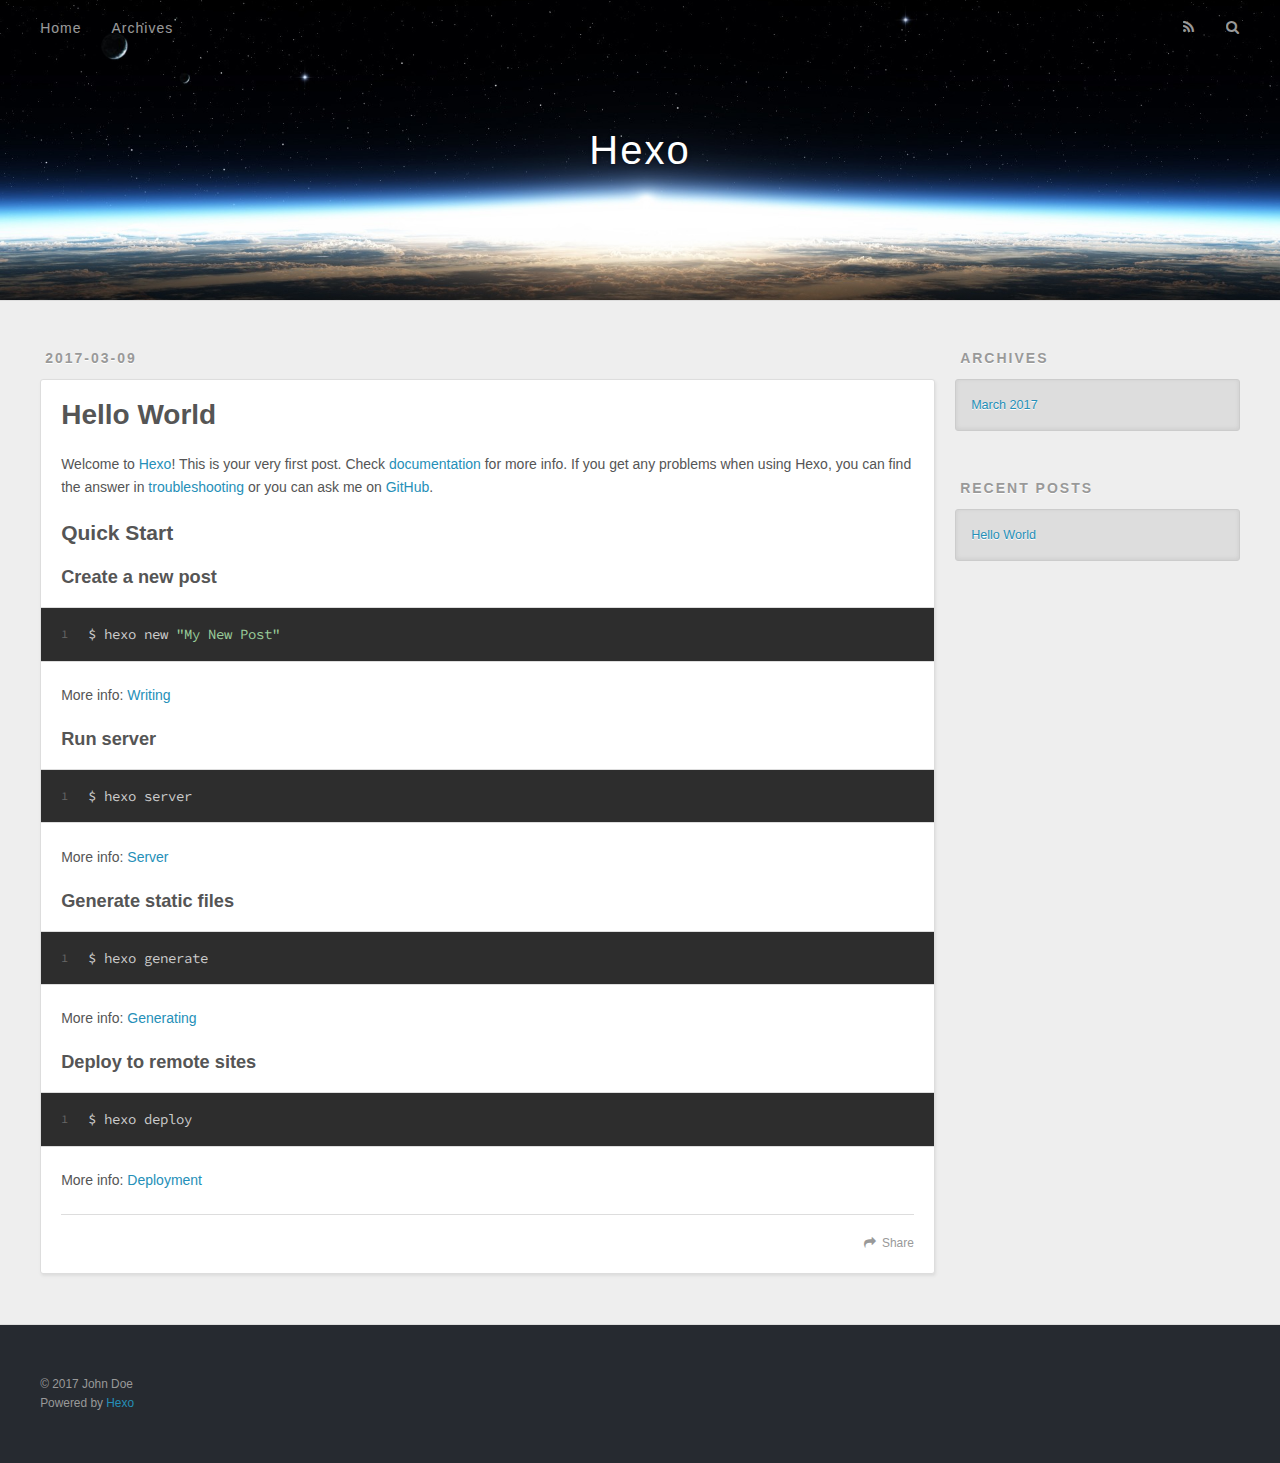
==== index.html @ 744e4b38 "Site updated: 2017-03-09 22:23:25" ====
<!DOCTYPE html>
<html>
<head>
  <meta charset="utf-8">
  
  <title>Hexo</title>
  <meta name="viewport" content="width=device-width, initial-scale=1, maximum-scale=1">
  <meta property="og:type" content="website">
<meta property="og:title" content="Hexo">
<meta property="og:url" content="http://yoursite.com/index.html">
<meta property="og:site_name" content="Hexo">
<meta name="twitter:card" content="summary">
<meta name="twitter:title" content="Hexo">
  
    <link rel="alternate" href="/atom.xml" title="Hexo" type="application/atom+xml">
  
  
    <link rel="icon" href="/favicon.png">
  
  
    <link href="//fonts.googleapis.com/css?family=Source+Code+Pro" rel="stylesheet" type="text/css">
  
  <link rel="stylesheet" href="/css/style.css">
  

</head>

<body>
  <div id="container">
    <div id="wrap">
      <header id="header">
  <div id="banner"></div>
  <div id="header-outer" class="outer">
    <div id="header-title" class="inner">
      <h1 id="logo-wrap">
        <a href="/" id="logo">Hexo</a>
      </h1>
      
    </div>
    <div id="header-inner" class="inner">
      <nav id="main-nav">
        <a id="main-nav-toggle" class="nav-icon"></a>
        
          <a class="main-nav-link" href="/">Home</a>
        
          <a class="main-nav-link" href="/archives">Archives</a>
        
      </nav>
      <nav id="sub-nav">
        
          <a id="nav-rss-link" class="nav-icon" href="/atom.xml" title="RSS Feed"></a>
        
        <a id="nav-search-btn" class="nav-icon" title="Search"></a>
      </nav>
      <div id="search-form-wrap">
        <form action="//google.com/search" method="get" accept-charset="UTF-8" class="search-form"><input type="search" name="q" results="0" class="search-form-input" placeholder="Search"><button type="submit" class="search-form-submit">&#xF002;</button><input type="hidden" name="sitesearch" value="http://yoursite.com"></form>
      </div>
    </div>
  </div>
</header>
      <div class="outer">
        <section id="main">
  
    <article id="post-hello-world" class="article article-type-post" itemscope itemprop="blogPost">
  <div class="article-meta">
    <a href="/2017/03/09/hello-world/" class="article-date">
  <time datetime="2017-03-08T16:46:08.000Z" itemprop="datePublished">2017-03-09</time>
</a>
    
  </div>
  <div class="article-inner">
    
    
      <header class="article-header">
        
  
    <h1 itemprop="name">
      <a class="article-title" href="/2017/03/09/hello-world/">Hello World</a>
    </h1>
  

      </header>
    
    <div class="article-entry" itemprop="articleBody">
      
        <p>Welcome to <a href="https://hexo.io/" target="_blank" rel="external">Hexo</a>! This is your very first post. Check <a href="https://hexo.io/docs/" target="_blank" rel="external">documentation</a> for more info. If you get any problems when using Hexo, you can find the answer in <a href="https://hexo.io/docs/troubleshooting.html" target="_blank" rel="external">troubleshooting</a> or you can ask me on <a href="https://github.com/hexojs/hexo/issues" target="_blank" rel="external">GitHub</a>.</p>
<h2 id="Quick-Start"><a href="#Quick-Start" class="headerlink" title="Quick Start"></a>Quick Start</h2><h3 id="Create-a-new-post"><a href="#Create-a-new-post" class="headerlink" title="Create a new post"></a>Create a new post</h3><figure class="highlight bash"><table><tr><td class="gutter"><pre><div class="line">1</div></pre></td><td class="code"><pre><div class="line">$ hexo new <span class="string">"My New Post"</span></div></pre></td></tr></table></figure>
<p>More info: <a href="https://hexo.io/docs/writing.html" target="_blank" rel="external">Writing</a></p>
<h3 id="Run-server"><a href="#Run-server" class="headerlink" title="Run server"></a>Run server</h3><figure class="highlight bash"><table><tr><td class="gutter"><pre><div class="line">1</div></pre></td><td class="code"><pre><div class="line">$ hexo server</div></pre></td></tr></table></figure>
<p>More info: <a href="https://hexo.io/docs/server.html" target="_blank" rel="external">Server</a></p>
<h3 id="Generate-static-files"><a href="#Generate-static-files" class="headerlink" title="Generate static files"></a>Generate static files</h3><figure class="highlight bash"><table><tr><td class="gutter"><pre><div class="line">1</div></pre></td><td class="code"><pre><div class="line">$ hexo generate</div></pre></td></tr></table></figure>
<p>More info: <a href="https://hexo.io/docs/generating.html" target="_blank" rel="external">Generating</a></p>
<h3 id="Deploy-to-remote-sites"><a href="#Deploy-to-remote-sites" class="headerlink" title="Deploy to remote sites"></a>Deploy to remote sites</h3><figure class="highlight bash"><table><tr><td class="gutter"><pre><div class="line">1</div></pre></td><td class="code"><pre><div class="line">$ hexo deploy</div></pre></td></tr></table></figure>
<p>More info: <a href="https://hexo.io/docs/deployment.html" target="_blank" rel="external">Deployment</a></p>

      
    </div>
    <footer class="article-footer">
      <a data-url="http://yoursite.com/2017/03/09/hello-world/" data-id="cj01770d100001twjgoiseaud" class="article-share-link">Share</a>
      
      
    </footer>
  </div>
  
</article>


  

</section>
        
          <aside id="sidebar">
  
    

  
    

  
    
  
    
  <div class="widget-wrap">
    <h3 class="widget-title">Archives</h3>
    <div class="widget">
      <ul class="archive-list"><li class="archive-list-item"><a class="archive-list-link" href="/archives/2017/03/">March 2017</a></li></ul>
    </div>
  </div>


  
    
  <div class="widget-wrap">
    <h3 class="widget-title">Recent Posts</h3>
    <div class="widget">
      <ul>
        
          <li>
            <a href="/2017/03/09/hello-world/">Hello World</a>
          </li>
        
      </ul>
    </div>
  </div>

  
</aside>
        
      </div>
      <footer id="footer">
  
  <div class="outer">
    <div id="footer-info" class="inner">
      &copy; 2017 John Doe<br>
      Powered by <a href="http://hexo.io/" target="_blank">Hexo</a>
    </div>
  </div>
</footer>
    </div>
    <nav id="mobile-nav">
  
    <a href="/" class="mobile-nav-link">Home</a>
  
    <a href="/archives" class="mobile-nav-link">Archives</a>
  
</nav>
    

<script src="//ajax.googleapis.com/ajax/libs/jquery/2.0.3/jquery.min.js"></script>


  <link rel="stylesheet" href="/fancybox/jquery.fancybox.css">
  <script src="/fancybox/jquery.fancybox.pack.js"></script>


<script src="/js/script.js"></script>

  </div>
</body>
</html>
---- css/style.css ----
body {
  width: 100%;
}
body:before,
body:after {
  content: "";
  display: table;
}
body:after {
  clear: both;
}
html,
body,
div,
span,
applet,
object,
iframe,
h1,
h2,
h3,
h4,
h5,
h6,
p,
blockquote,
pre,
a,
abbr,
acronym,
address,
big,
cite,
code,
del,
dfn,
em,
img,
ins,
kbd,
q,
s,
samp,
small,
strike,
strong,
sub,
sup,
tt,
var,
dl,
dt,
dd,
ol,
ul,
li,
fieldset,
form,
label,
legend,
table,
caption,
tbody,
tfoot,
thead,
tr,
th,
td {
  margin: 0;
  padding: 0;
  border: 0;
  outline: 0;
  font-weight: inherit;
  font-style: inherit;
  font-family: inherit;
  font-size: 100%;
  vertical-align: baseline;
}
body {
  line-height: 1;
  color: #000;
  background: #fff;
}
ol,
ul {
  list-style: none;
}
table {
  border-collapse: separate;
  border-spacing: 0;
  vertical-align: middle;
}
caption,
th,
td {
  text-align: left;
  font-weight: normal;
  vertical-align: middle;
}
a img {
  border: none;
}
input,
button {
  margin: 0;
  padding: 0;
}
input::-moz-focus-inner,
button::-moz-focus-inner {
  border: 0;
  padding: 0;
}
@font-face {
  font-family: FontAwesome;
  font-style: normal;
  font-weight: normal;
  src: url("fonts/fontawesome-webfont.eot?v=#4.0.3");
  src: url("fonts/fontawesome-webfont.eot?#iefix&v=#4.0.3") format("embedded-opentype"), url("fonts/fontawesome-webfont.woff?v=#4.0.3") format("woff"), url("fonts/fontawesome-webfont.ttf?v=#4.0.3") format("truetype"), url("fonts/fontawesome-webfont.svg#fontawesomeregular?v=#4.0.3") format("svg");
}
html,
body,
#container {
  height: 100%;
}
body {
  background: #eee;
  font: 14px "Helvetica Neue", Helvetica, Arial, sans-serif;
  -webkit-text-size-adjust: 100%;
}
.outer {
  max-width: 1220px;
  margin: 0 auto;
  padding: 0 20px;
}
.outer:before,
.outer:after {
  content: "";
  display: table;
}
.outer:after {
  clear: both;
}
.inner {
  display: inline;
  float: left;
  width: 98.33333333333333%;
  margin: 0 0.833333333333333%;
}
.left,
.alignleft {
  float: left;
}
.right,
.alignright {
  float: right;
}
.clear {
  clear: both;
}
#container {
  position: relative;
}
.mobile-nav-on {
  overflow: hidden;
}
#wrap {
  height: 100%;
  width: 100%;
  position: absolute;
  top: 0;
  left: 0;
  -webkit-transition: 0.2s ease-out;
  -moz-transition: 0.2s ease-out;
  -ms-transition: 0.2s ease-out;
  transition: 0.2s ease-out;
  z-index: 1;
  background: #eee;
}
.mobile-nav-on #wrap {
  left: 280px;
}
@media screen and (min-width: 768px) {
  #main {
    display: inline;
    float: left;
    width: 73.33333333333333%;
    margin: 0 0.833333333333333%;
  }
}
.article-date,
.article-category-link,
.archive-year,
.widget-title {
  text-decoration: none;
  text-transform: uppercase;
  letter-spacing: 2px;
  color: #999;
  margin-bottom: 1em;
  margin-left: 5px;
  line-height: 1em;
  text-shadow: 0 1px #fff;
  font-weight: bold;
}
.article-inner,
.archive-article-inner {
  background: #fff;
  -webkit-box-shadow: 1px 2px 3px #ddd;
  box-shadow: 1px 2px 3px #ddd;
  border: 1px solid #ddd;
  border-radius: 3px;
}
.article-entry h1,
.widget h1 {
  font-size: 2em;
}
.article-entry h2,
.widget h2 {
  font-size: 1.5em;
}
.article-entry h3,
.widget h3 {
  font-size: 1.3em;
}
.article-entry h4,
.widget h4 {
  font-size: 1.2em;
}
.article-entry h5,
.widget h5 {
  font-size: 1em;
}
.article-entry h6,
.widget h6 {
  font-size: 1em;
  color: #999;
}
.article-entry hr,
.widget hr {
  border: 1px dashed #ddd;
}
.article-entry strong,
.widget strong {
  font-weight: bold;
}
.article-entry em,
.widget em,
.article-entry cite,
.widget cite {
  font-style: italic;
}
.article-entry sup,
.widget sup,
.article-entry sub,
.widget sub {
  font-size: 0.75em;
  line-height: 0;
  position: relative;
  vertical-align: baseline;
}
.article-entry sup,
.widget sup {
  top: -0.5em;
}
.article-entry sub,
.widget sub {
  bottom: -0.2em;
}
.article-entry small,
.widget small {
  font-size: 0.85em;
}
.article-entry acronym,
.widget acronym,
.article-entry abbr,
.widget abbr {
  border-bottom: 1px dotted;
}
.article-entry ul,
.widget ul,
.article-entry ol,
.widget ol,
.article-entry dl,
.widget dl {
  margin: 0 20px;
  line-height: 1.6em;
}
.article-entry ul ul,
.widget ul ul,
.article-entry ol ul,
.widget ol ul,
.article-entry ul ol,
.widget ul ol,
.article-entry ol ol,
.widget ol ol {
  margin-top: 0;
  margin-bottom: 0;
}
.article-entry ul,
.widget ul {
  list-style: disc;
}
.article-entry ol,
.widget ol {
  list-style: decimal;
}
.article-entry dt,
.widget dt {
  font-weight: bold;
}
#header {
  height: 300px;
  position: relative;
  border-bottom: 1px solid #ddd;
}
#header:before,
#header:after {
  content: "";
  position: absolute;
  left: 0;
  right: 0;
  height: 40px;
}
#header:before {
  top: 0;
  background: -webkit-linear-gradient(rgba(0,0,0,0.2), transparent);
  background: -moz-linear-gradient(rgba(0,0,0,0.2), transparent);
  background: -ms-linear-gradient(rgba(0,0,0,0.2), transparent);
  background: linear-gradient(rgba(0,0,0,0.2), transparent);
}
#header:after {
  bottom: 0;
  background: -webkit-linear-gradient(transparent, rgba(0,0,0,0.2));
  background: -moz-linear-gradient(transparent, rgba(0,0,0,0.2));
  background: -ms-linear-gradient(transparent, rgba(0,0,0,0.2));
  background: linear-gradient(transparent, rgba(0,0,0,0.2));
}
#header-outer {
  height: 100%;
  position: relative;
}
#header-inner {
  position: relative;
  overflow: hidden;
}
#banner {
  position: absolute;
  top: 0;
  left: 0;
  width: 100%;
  height: 100%;
  background: url("images/banner.jpg") center #000;
  -webkit-background-size: cover;
  -moz-background-size: cover;
  background-size: cover;
  z-index: -1;
}
#header-title {
  text-align: center;
  height: 40px;
  position: absolute;
  top: 50%;
  left: 0;
  margin-top: -20px;
}
#logo,
#subtitle {
  text-decoration: none;
  color: #fff;
  font-weight: 300;
  text-shadow: 0 1px 4px rgba(0,0,0,0.3);
}
#logo {
  font-size: 40px;
  line-height: 40px;
  letter-spacing: 2px;
}
#subtitle {
  font-size: 16px;
  line-height: 16px;
  letter-spacing: 1px;
}
#subtitle-wrap {
  margin-top: 16px;
}
#main-nav {
  float: left;
  margin-left: -15px;
}
.nav-icon,
.main-nav-link {
  float: left;
  color: #fff;
  opacity: 0.6;
  text-decoration: none;
  text-shadow: 0 1px rgba(0,0,0,0.2);
  -webkit-transition: opacity 0.2s;
  -moz-transition: opacity 0.2s;
  -ms-transition: opacity 0.2s;
  transition: opacity 0.2s;
  display: block;
  padding: 20px 15px;
}
.nav-icon:hover,
.main-nav-link:hover {
  opacity: 1;
}
.nav-icon {
  font-family: FontAwesome;
  text-align: center;
  font-size: 14px;
  width: 14px;
  height: 14px;
  padding: 20px 15px;
  position: relative;
  cursor: pointer;
}
.main-nav-link {
  font-weight: 300;
  letter-spacing: 1px;
}
@media screen and (max-width: 479px) {
  .main-nav-link {
    display: none;
  }
}
#main-nav-toggle {
  display: none;
}
#main-nav-toggle:before {
  content: "\f0c9";
}
@media screen and (max-width: 479px) {
  #main-nav-toggle {
    display: block;
  }
}
#sub-nav {
  float: right;
  margin-right: -15px;
}
#nav-rss-link:before {
  content: "\f09e";
}
#nav-search-btn:before {
  content: "\f002";
}
#search-form-wrap {
  position: absolute;
  top: 15px;
  width: 150px;
  height: 30px;
  right: -150px;
  opacity: 0;
  -webkit-transition: 0.2s ease-out;
  -moz-transition: 0.2s ease-out;
  -ms-transition: 0.2s ease-out;
  transition: 0.2s ease-out;
}
#search-form-wrap.on {
  opacity: 1;
  right: 0;
}
@media screen and (max-width: 479px) {
  #search-form-wrap {
    width: 100%;
    right: -100%;
  }
}
.search-form {
  position: absolute;
  top: 0;
  left: 0;
  right: 0;
  background: #fff;
  padding: 5px 15px;
  border-radius: 15px;
  -webkit-box-shadow: 0 0 10px rgba(0,0,0,0.3);
  box-shadow: 0 0 10px rgba(0,0,0,0.3);
}
.search-form-input {
  border: none;
  background: none;
  color: #555;
  width: 100%;
  font: 13px "Helvetica Neue", Helvetica, Arial, sans-serif;
  outline: none;
}
.search-form-input::-webkit-search-results-decoration,
.search-form-input::-webkit-search-cancel-button {
  -webkit-appearance: none;
}
.search-form-submit {
  position: absolute;
  top: 50%;
  right: 10px;
  margin-top: -7px;
  font: 13px FontAwesome;
  border: none;
  background: none;
  color: #bbb;
  cursor: pointer;
}
.search-form-submit:hover,
.search-form-submit:focus {
  color: #777;
}
.article {
  margin: 50px 0;
}
.article-inner {
  overflow: hidden;
}
.article-meta:before,
.article-meta:after {
  content: "";
  display: table;
}
.article-meta:after {
  clear: both;
}
.article-date {
  float: left;
}
.article-category {
  float: left;
  line-height: 1em;
  color: #ccc;
  text-shadow: 0 1px #fff;
  margin-left: 8px;
}
.article-category:before {
  content: "\2022";
}
.article-category-link {
  margin: 0 12px 1em;
}
.article-header {
  padding: 20px 20px 0;
}
.article-title {
  text-decoration: none;
  font-size: 2em;
  font-weight: bold;
  color: #555;
  line-height: 1.1em;
  -webkit-transition: color 0.2s;
  -moz-transition: color 0.2s;
  -ms-transition: color 0.2s;
  transition: color 0.2s;
}
a.article-title:hover {
  color: #258fb8;
}
.article-entry {
  color: #555;
  padding: 0 20px;
}
.article-entry:before,
.article-entry:after {
  content: "";
  display: table;
}
.article-entry:after {
  clear: both;
}
.article-entry p,
.article-entry table {
  line-height: 1.6em;
  margin: 1.6em 0;
}
.article-entry h1,
.article-entry h2,
.article-entry h3,
.article-entry h4,
.article-entry h5,
.article-entry h6 {
  font-weight: bold;
}
.article-entry h1,
.article-entry h2,
.article-entry h3,
.article-entry h4,
.article-entry h5,
.article-entry h6 {
  line-height: 1.1em;
  margin: 1.1em 0;
}
.article-entry a {
  color: #258fb8;
  text-decoration: none;
}
.article-entry a:hover {
  text-decoration: underline;
}
.article-entry ul,
.article-entry ol,
.article-entry dl {
  margin-top: 1.6em;
  margin-bottom: 1.6em;
}
.article-entry img,
.article-entry video {
  max-width: 100%;
  height: auto;
  display: block;
  margin: auto;
}
.article-entry iframe {
  border: none;
}
.article-entry table {
  width: 100%;
  border-collapse: collapse;
  border-spacing: 0;
}
.article-entry th {
  font-weight: bold;
  border-bottom: 3px solid #ddd;
  padding-bottom: 0.5em;
}
.article-entry td {
  border-bottom: 1px solid #ddd;
  padding: 10px 0;
}
.article-entry blockquote {
  font-family: Georgia, "Times New Roman", serif;
  font-size: 1.4em;
  margin: 1.6em 20px;
  text-align: center;
}
.article-entry blockquote footer {
  font-size: 14px;
  margin: 1.6em 0;
  font-family: "Helvetica Neue", Helvetica, Arial, sans-serif;
}
.article-entry blockquote footer cite:before {
  content: "—";
  padding: 0 0.5em;
}
.article-entry .pullquote {
  text-align: left;
  width: 45%;
  margin: 0;
}
.article-entry .pullquote.left {
  margin-left: 0.5em;
  margin-right: 1em;
}
.article-entry .pullquote.right {
  margin-right: 0.5em;
  margin-left: 1em;
}
.article-entry .caption {
  color: #999;
  display: block;
  font-size: 0.9em;
  margin-top: 0.5em;
  position: relative;
  text-align: center;
}
.article-entry .video-container {
  position: relative;
  padding-top: 56.25%;
  height: 0;
  overflow: hidden;
}
.article-entry .video-container iframe,
.article-entry .video-container object,
.article-entry .video-container embed {
  position: absolute;
  top: 0;
  left: 0;
  width: 100%;
  height: 100%;
  margin-top: 0;
}
.article-more-link a {
  display: inline-block;
  line-height: 1em;
  padding: 6px 15px;
  border-radius: 15px;
  background: #eee;
  color: #999;
  text-shadow: 0 1px #fff;
  text-decoration: none;
}
.article-more-link a:hover {
  background: #258fb8;
  color: #fff;
  text-decoration: none;
  text-shadow: 0 1px #1e7293;
}
.article-footer {
  font-size: 0.85em;
  line-height: 1.6em;
  border-top: 1px solid #ddd;
  padding-top: 1.6em;
  margin: 0 20px 20px;
}
.article-footer:before,
.article-footer:after {
  content: "";
  display: table;
}
.article-footer:after {
  clear: both;
}
.article-footer a {
  color: #999;
  text-decoration: none;
}
.article-footer a:hover {
  color: #555;
}
.article-tag-list-item {
  float: left;
  margin-right: 10px;
}
.article-tag-list-link:before {
  content: "#";
}
.article-comment-link {
  float: right;
}
.article-comment-link:before {
  content: "\f075";
  font-family: FontAwesome;
  padding-right: 8px;
}
.article-share-link {
  cursor: pointer;
  float: right;
  margin-left: 20px;
}
.article-share-link:before {
  content: "\f064";
  font-family: FontAwesome;
  padding-right: 6px;
}
#article-nav {
  position: relative;
}
#article-nav:before,
#article-nav:after {
  content: "";
  display: table;
}
#article-nav:after {
  clear: both;
}
@media screen and (min-width: 768px) {
  #article-nav {
    margin: 50px 0;
  }
  #article-nav:before {
    width: 8px;
    height: 8px;
    position: absolute;
    top: 50%;
    left: 50%;
    margin-top: -4px;
    margin-left: -4px;
    content: "";
    border-radius: 50%;
    background: #ddd;
    -webkit-box-shadow: 0 1px 2px #fff;
    box-shadow: 0 1px 2px #fff;
  }
}
.article-nav-link-wrap {
  text-decoration: none;
  text-shadow: 0 1px #fff;
  color: #999;
  -webkit-box-sizing: border-box;
  -moz-box-sizing: border-box;
  box-sizing: border-box;
  margin-top: 50px;
  text-align: center;
  display: block;
}
.article-nav-link-wrap:hover {
  color: #555;
}
@media screen and (min-width: 768px) {
  .article-nav-link-wrap {
    width: 50%;
    margin-top: 0;
  }
}
@media screen and (min-width: 768px) {
  #article-nav-newer {
    float: left;
    text-align: right;
    padding-right: 20px;
  }
}
@media screen and (min-width: 768px) {
  #article-nav-older {
    float: right;
    text-align: left;
    padding-left: 20px;
  }
}
.article-nav-caption {
  text-transform: uppercase;
  letter-spacing: 2px;
  color: #ddd;
  line-height: 1em;
  font-weight: bold;
}
#article-nav-newer .article-nav-caption {
  margin-right: -2px;
}
.article-nav-title {
  font-size: 0.85em;
  line-height: 1.6em;
  margin-top: 0.5em;
}
.article-share-box {
  position: absolute;
  display: none;
  background: #fff;
  -webkit-box-shadow: 1px 2px 10px rgba(0,0,0,0.2);
  box-shadow: 1px 2px 10px rgba(0,0,0,0.2);
  border-radius: 3px;
  margin-left: -145px;
  overflow: hidden;
  z-index: 1;
}
.article-share-box.on {
  display: block;
}
.article-share-input {
  width: 100%;
  background: none;
  -webkit-box-sizing: border-box;
  -moz-box-sizing: border-box;
  box-sizing: border-box;
  font: 14px "Helvetica Neue", Helvetica, Arial, sans-serif;
  padding: 0 15px;
  color: #555;
  outline: none;
  border: 1px solid #ddd;
  border-radius: 3px 3px 0 0;
  height: 36px;
  line-height: 36px;
}
.article-share-links {
  background: #eee;
}
.article-share-links:before,
.article-share-links:after {
  content: "";
  display: table;
}
.article-share-links:after {
  clear: both;
}
.article-share-twitter,
.article-share-facebook,
.article-share-pinterest,
.article-share-google {
  width: 50px;
  height: 36px;
  display: block;
  float: left;
  position: relative;
  color: #999;
  text-shadow: 0 1px #fff;
}
.article-share-twitter:before,
.article-share-facebook:before,
.article-share-pinterest:before,
.article-share-google:before {
  font-size: 20px;
  font-family: FontAwesome;
  width: 20px;
  height: 20px;
  position: absolute;
  top: 50%;
  left: 50%;
  margin-top: -10px;
  margin-left: -10px;
  text-align: center;
}
.article-share-twitter:hover,
.article-share-facebook:hover,
.article-share-pinterest:hover,
.article-share-google:hover {
  color: #fff;
}
.article-share-twitter:before {
  content: "\f099";
}
.article-share-twitter:hover {
  background: #00aced;
  text-shadow: 0 1px #008abe;
}
.article-share-facebook:before {
  content: "\f09a";
}
.article-share-facebook:hover {
  background: #3b5998;
  text-shadow: 0 1px #2f477a;
}
.article-share-pinterest:before {
  content: "\f0d2";
}
.article-share-pinterest:hover {
  background: #cb2027;
  text-shadow: 0 1px #a21a1f;
}
.article-share-google:before {
  content: "\f0d5";
}
.article-share-google:hover {
  background: #dd4b39;
  text-shadow: 0 1px #be3221;
}
.article-gallery {
  background: #000;
  position: relative;
}
.article-gallery-photos {
  position: relative;
  overflow: hidden;
}
.article-gallery-img {
  display: none;
  max-width: 100%;
}
.article-gallery-img:first-child {
  display: block;
}
.article-gallery-img.loaded {
  position: absolute;
  display: block;
}
.article-gallery-img img {
  display: block;
  max-width: 100%;
  margin: 0 auto;
}
#comments {
  background: #fff;
  -webkit-box-shadow: 1px 2px 3px #ddd;
  box-shadow: 1px 2px 3px #ddd;
  padding: 20px;
  border: 1px solid #ddd;
  border-radius: 3px;
  margin: 50px 0;
}
#comments a {
  color: #258fb8;
}
.archives-wrap {
  margin: 50px 0;
}
.archives:before,
.archives:after {
  content: "";
  display: table;
}
.archives:after {
  clear: both;
}
.archive-year-wrap {
  margin-bottom: 1em;
}
.archives {
  -webkit-column-gap: 10px;
  -moz-column-gap: 10px;
  column-gap: 10px;
}
@media screen and (min-width: 480px) and (max-width: 767px) {
  .archives {
    -webkit-column-count: 2;
    -moz-column-count: 2;
    column-count: 2;
  }
}
@media screen and (min-width: 768px) {
  .archives {
    -webkit-column-count: 3;
    -moz-column-count: 3;
    column-count: 3;
  }
}
.archive-article {
  -webkit-column-break-inside: avoid;
  page-break-inside: avoid;
  overflow: hidden;
  break-inside: avoid-column;
}
.archive-article-inner {
  padding: 10px;
  margin-bottom: 15px;
}
.archive-article-title {
  text-decoration: none;
  font-weight: bold;
  color: #555;
  -webkit-transition: color 0.2s;
  -moz-transition: color 0.2s;
  -ms-transition: color 0.2s;
  transition: color 0.2s;
  line-height: 1.6em;
}
.archive-article-title:hover {
  color: #258fb8;
}
.archive-article-footer {
  margin-top: 1em;
}
.archive-article-date {
  color: #999;
  text-decoration: none;
  font-size: 0.85em;
  line-height: 1em;
  margin-bottom: 0.5em;
  display: block;
}
#page-nav {
  margin: 50px auto;
  background: #fff;
  -webkit-box-shadow: 1px 2px 3px #ddd;
  box-shadow: 1px 2px 3px #ddd;
  border: 1px solid #ddd;
  border-radius: 3px;
  text-align: center;
  color: #999;
  overflow: hidden;
}
#page-nav:before,
#page-nav:after {
  content: "";
  display: table;
}
#page-nav:after {
  clear: both;
}
#page-nav a,
#page-nav span {
  padding: 10px 20px;
  line-height: 1;
  height: 2ex;
}
#page-nav a {
  color: #999;
  text-decoration: none;
}
#page-nav a:hover {
  background: #999;
  color: #fff;
}
#page-nav .prev {
  float: left;
}
#page-nav .next {
  float: right;
}
#page-nav .page-number {
  display: inline-block;
}
@media screen and (max-width: 479px) {
  #page-nav .page-number {
    display: none;
  }
}
#page-nav .current {
  color: #555;
  font-weight: bold;
}
#page-nav .space {
  color: #ddd;
}
#footer {
  background: #262a30;
  padding: 50px 0;
  border-top: 1px solid #ddd;
  color: #999;
}
#footer a {
  color: #258fb8;
  text-decoration: none;
}
#footer a:hover {
  text-decoration: underline;
}
#footer-info {
  line-height: 1.6em;
  font-size: 0.85em;
}
.article-entry pre,
.article-entry .highlight {
  background: #2d2d2d;
  margin: 0 -20px;
  padding: 15px 20px;
  border-style: solid;
  border-color: #ddd;
  border-width: 1px 0;
  overflow: auto;
  color: #ccc;
  line-height: 22.400000000000002px;
}
.article-entry .highlight .gutter pre,
.article-entry .gist .gist-file .gist-data .line-numbers {
  color: #666;
  font-size: 0.85em;
}
.article-entry pre,
.article-entry code {
  font-family: "Source Code Pro", Consolas, Monaco, Menlo, Consolas, monospace;
}
.article-entry code {
  background: #eee;
  text-shadow: 0 1px #fff;
  padding: 0 0.3em;
}
.article-entry pre code {
  background: none;
  text-shadow: none;
  padding: 0;
}
.article-entry .highlight pre {
  border: none;
  margin: 0;
  padding: 0;
}
.article-entry .highlight table {
  margin: 0;
  width: auto;
}
.article-entry .highlight td {
  border: none;
  padding: 0;
}
.article-entry .highlight figcaption {
  font-size: 0.85em;
  color: #999;
  line-height: 1em;
  margin-bottom: 1em;
}
.article-entry .highlight figcaption:before,
.article-entry .highlight figcaption:after {
  content: "";
  display: table;
}
.article-entry .highlight figcaption:after {
  clear: both;
}
.article-entry .highlight figcaption a {
  float: right;
}
.article-entry .highlight .gutter pre {
  text-align: right;
  padding-right: 20px;
}
.article-entry .highlight .line {
  height: 22.400000000000002px;
}
.article-entry .highlight .line.marked {
  background: #515151;
}
.article-entry .gist {
  margin: 0 -20px;
  border-style: solid;
  border-color: #ddd;
  border-width: 1px 0;
  background: #2d2d2d;
  padding: 15px 20px 15px 0;
}
.article-entry .gist .gist-file {
  border: none;
  font-family: "Source Code Pro", Consolas, Monaco, Menlo, Consolas, monospace;
  margin: 0;
}
.article-entry .gist .gist-file .gist-data {
  background: none;
  border: none;
}
.article-entry .gist .gist-file .gist-data .line-numbers {
  background: none;
  border: none;
  padding: 0 20px 0 0;
}
.article-entry .gist .gist-file .gist-data .line-data {
  padding: 0 !important;
}
.article-entry .gist .gist-file .highlight {
  margin: 0;
  padding: 0;
  border: none;
}
.article-entry .gist .gist-file .gist-meta {
  background: #2d2d2d;
  color: #999;
  font: 0.85em "Helvetica Neue", Helvetica, Arial, sans-serif;
  text-shadow: 0 0;
  padding: 0;
  margin-top: 1em;
  margin-left: 20px;
}
.article-entry .gist .gist-file .gist-meta a {
  color: #258fb8;
  font-weight: normal;
}
.article-entry .gist .gist-file .gist-meta a:hover {
  text-decoration: underline;
}
pre .comment,
pre .title {
  color: #999;
}
pre .variable,
pre .attribute,
pre .tag,
pre .regexp,
pre .ruby .constant,
pre .xml .tag .title,
pre .xml .pi,
pre .xml .doctype,
pre .html .doctype,
pre .css .id,
pre .css .class,
pre .css .pseudo {
  color: #f2777a;
}
pre .number,
pre .preprocessor,
pre .built_in,
pre .literal,
pre .params,
pre .constant {
  color: #f99157;
}
pre .class,
pre .ruby .class .title,
pre .css .rules .attribute {
  color: #9c9;
}
pre .string,
pre .value,
pre .inheritance,
pre .header,
pre .ruby .symbol,
pre .xml .cdata {
  color: #9c9;
}
pre .css .hexcolor {
  color: #6cc;
}
pre .function,
pre .python .decorator,
pre .python .title,
pre .ruby .function .title,
pre .ruby .title .keyword,
pre .perl .sub,
pre .javascript .title,
pre .coffeescript .title {
  color: #69c;
}
pre .keyword,
pre .javascript .function {
  color: #c9c;
}
@media screen and (max-width: 479px) {
  #mobile-nav {
    position: absolute;
    top: 0;
    left: 0;
    width: 280px;
    height: 100%;
    background: #191919;
    border-right: 1px solid #fff;
  }
}
@media screen and (max-width: 479px) {
  .mobile-nav-link {
    display: block;
    color: #999;
    text-decoration: none;
    padding: 15px 20px;
    font-weight: bold;
  }
  .mobile-nav-link:hover {
    color: #fff;
  }
}
@media screen and (min-width: 768px) {
  #sidebar {
    display: inline;
    float: left;
    width: 23.333333333333332%;
    margin: 0 0.833333333333333%;
  }
}
.widget-wrap {
  margin: 50px 0;
}
.widget {
  color: #777;
  text-shadow: 0 1px #fff;
  background: #ddd;
  -webkit-box-shadow: 0 -1px 4px #ccc inset;
  box-shadow: 0 -1px 4px #ccc inset;
  border: 1px solid #ccc;
  padding: 15px;
  border-radius: 3px;
}
.widget a {
  color: #258fb8;
  text-decoration: none;
}
.widget a:hover {
  text-decoration: underline;
}
.widget ul ul,
.widget ol ul,
.widget dl ul,
.widget ul ol,
.widget ol ol,
.widget dl ol,
.widget ul dl,
.widget ol dl,
.widget dl dl {
  margin-left: 15px;
  list-style: disc;
}
.widget {
  line-height: 1.6em;
  word-wrap: break-word;
  font-size: 0.9em;
}
.widget ul,
.widget ol {
  list-style: none;
  margin: 0;
}
.widget ul ul,
.widget ol ul,
.widget ul ol,
.widget ol ol {
  margin: 0 20px;
}
.widget ul ul,
.widget ol ul {
  list-style: disc;
}
.widget ul ol,
.widget ol ol {
  list-style: decimal;
}
.category-list-count,
.tag-list-count,
.archive-list-count {
  padding-left: 5px;
  color: #999;
  font-size: 0.85em;
}
.category-list-count:before,
.tag-list-count:before,
.archive-list-count:before {
  content: "(";
}
.category-list-count:after,
.tag-list-count:after,
.archive-list-count:after {
  content: ")";
}
.tagcloud a {
  margin-right: 5px;
  display: inline-block;
}
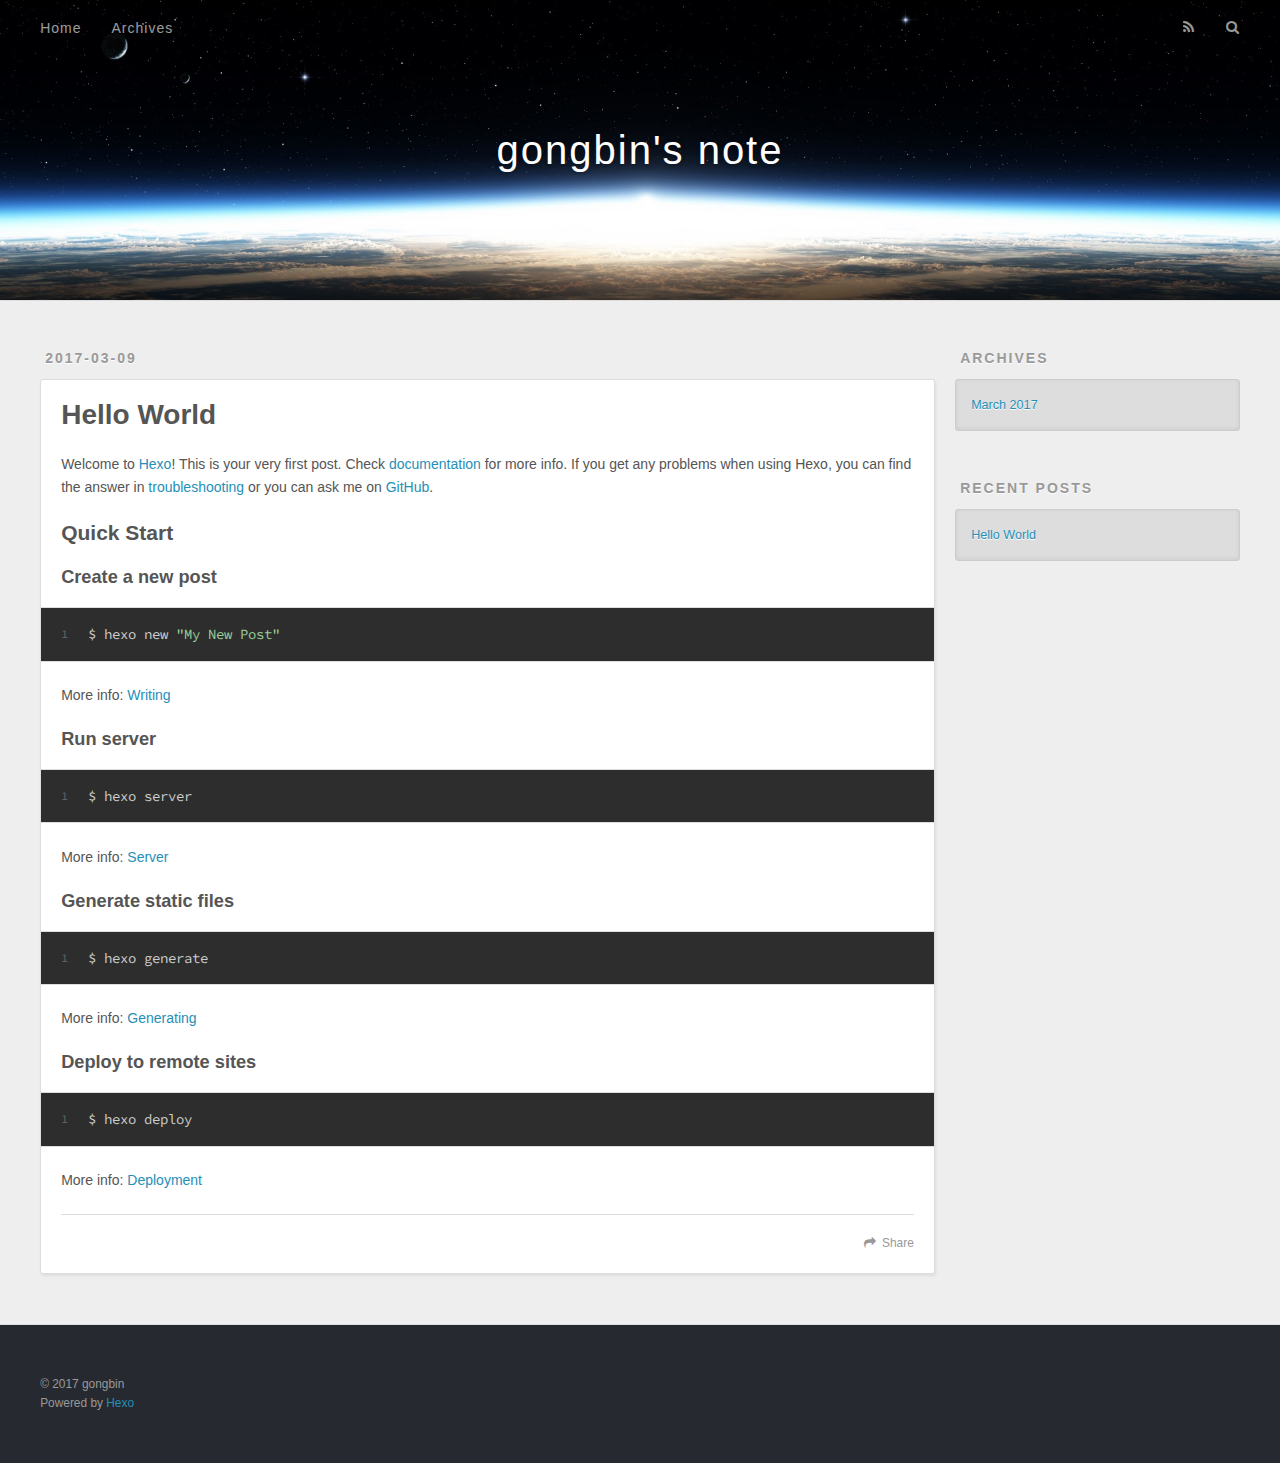
==== commit 8bbd3d94: "Site updated: 2017-03-09 23:31:05" ====
--- a/index.html
+++ b/index.html
@@ -3,16 +3,16 @@
 <head>
   <meta charset="utf-8">
   
-  <title>Hexo</title>
+  <title>gongbin&#39;s note</title>
   <meta name="viewport" content="width=device-width, initial-scale=1, maximum-scale=1">
   <meta property="og:type" content="website">
-<meta property="og:title" content="Hexo">
-<meta property="og:url" content="http://yoursite.com/index.html">
-<meta property="og:site_name" content="Hexo">
+<meta property="og:title" content="gongbin's note">
+<meta property="og:url" content="http://elevengit.github.io/index.html">
+<meta property="og:site_name" content="gongbin's note">
 <meta name="twitter:card" content="summary">
-<meta name="twitter:title" content="Hexo">
+<meta name="twitter:title" content="gongbin's note">
   
-    <link rel="alternate" href="/atom.xml" title="Hexo" type="application/atom+xml">
+    <link rel="alternate" href="/atom.xml" title="gongbin&#39;s note" type="application/atom+xml">
   
   
     <link rel="icon" href="/favicon.png">
@@ -33,7 +33,7 @@
   <div id="header-outer" class="outer">
     <div id="header-title" class="inner">
       <h1 id="logo-wrap">
-        <a href="/" id="logo">Hexo</a>
+        <a href="/" id="logo">gongbin&#39;s note</a>
       </h1>
       
     </div>
@@ -53,7 +53,7 @@
         <a id="nav-search-btn" class="nav-icon" title="Search"></a>
       </nav>
       <div id="search-form-wrap">
-        <form action="//google.com/search" method="get" accept-charset="UTF-8" class="search-form"><input type="search" name="q" results="0" class="search-form-input" placeholder="Search"><button type="submit" class="search-form-submit">&#xF002;</button><input type="hidden" name="sitesearch" value="http://yoursite.com"></form>
+        <form action="//google.com/search" method="get" accept-charset="UTF-8" class="search-form"><input type="search" name="q" results="0" class="search-form-input" placeholder="Search"><button type="submit" class="search-form-submit">&#xF002;</button><input type="hidden" name="sitesearch" value="http://elevengit.github.io"></form>
       </div>
     </div>
   </div>
@@ -96,7 +96,7 @@
       
     </div>
     <footer class="article-footer">
-      <a data-url="http://yoursite.com/2017/03/09/hello-world/" data-id="cj01770d100001twjgoiseaud" class="article-share-link">Share</a>
+      <a data-url="http://elevengit.github.io/2017/03/09/hello-world/" data-id="cj02jw22m0000bnwjvjyqmdq3" class="article-share-link">Share</a>
       
       
     </footer>
@@ -151,7 +151,7 @@
   
   <div class="outer">
     <div id="footer-info" class="inner">
-      &copy; 2017 John Doe<br>
+      &copy; 2017 gongbin<br>
       Powered by <a href="http://hexo.io/" target="_blank">Hexo</a>
     </div>
   </div>
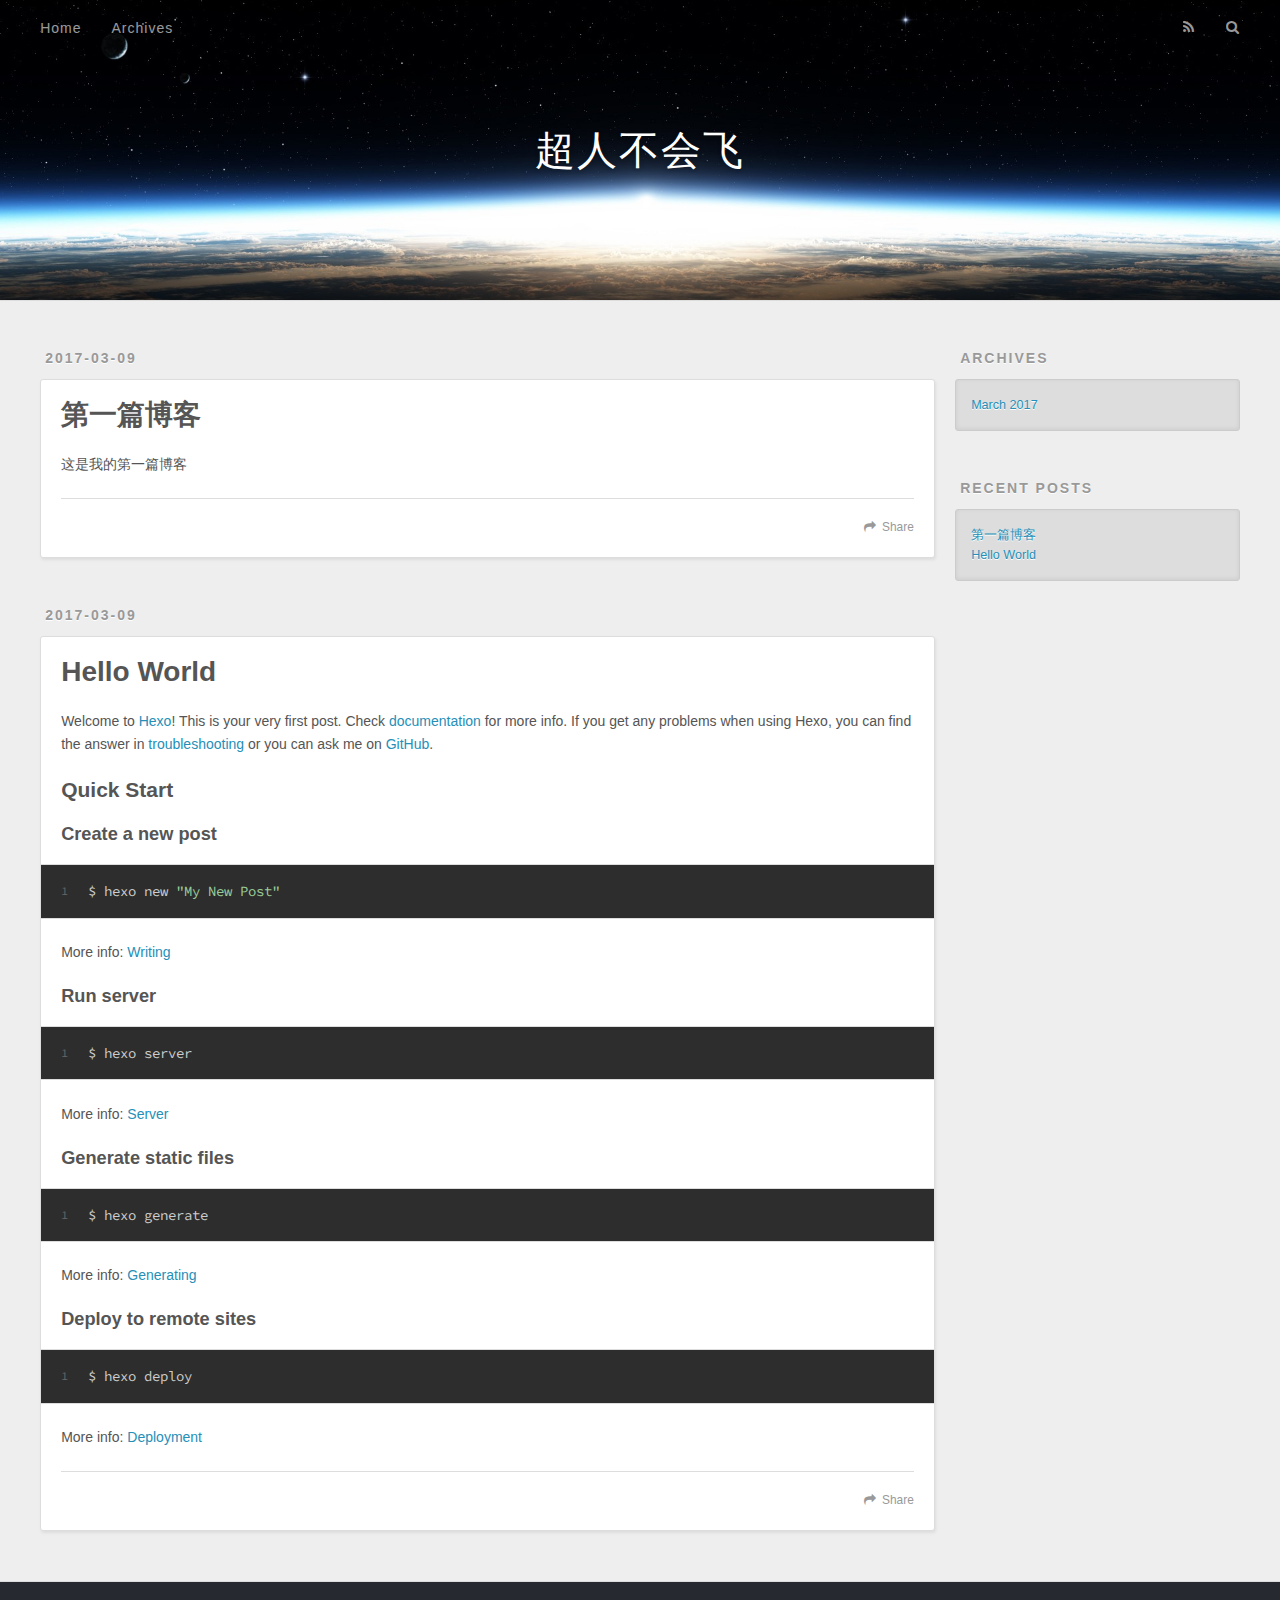
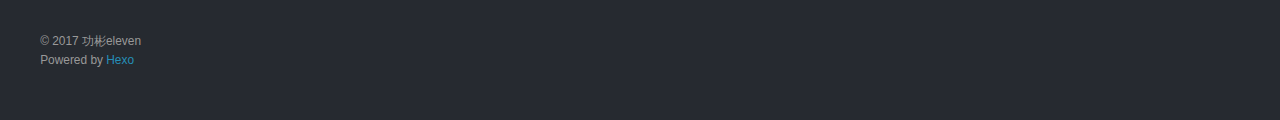
==== commit 8cd19d92: "Site updated: 2017-03-09 23:48:43" ====
--- a/index.html
+++ b/index.html
@@ -3,16 +3,16 @@
 <head>
   <meta charset="utf-8">
   
-  <title>gongbin&#39;s note</title>
+  <title>超人不会飞</title>
   <meta name="viewport" content="width=device-width, initial-scale=1, maximum-scale=1">
   <meta property="og:type" content="website">
-<meta property="og:title" content="gongbin's note">
+<meta property="og:title" content="超人不会飞">
 <meta property="og:url" content="http://elevengit.github.io/index.html">
-<meta property="og:site_name" content="gongbin's note">
+<meta property="og:site_name" content="超人不会飞">
 <meta name="twitter:card" content="summary">
-<meta name="twitter:title" content="gongbin's note">
-  
-    <link rel="alternate" href="/atom.xml" title="gongbin&#39;s note" type="application/atom+xml">
+<meta name="twitter:title" content="超人不会飞">
+  
+    <link rel="alternate" href="/atom.xml" title="超人不会飞" type="application/atom+xml">
   
   
     <link rel="icon" href="/favicon.png">
@@ -33,7 +33,7 @@
   <div id="header-outer" class="outer">
     <div id="header-title" class="inner">
       <h1 id="logo-wrap">
-        <a href="/" id="logo">gongbin&#39;s note</a>
+        <a href="/" id="logo">超人不会飞</a>
       </h1>
       
     </div>
@@ -60,6 +60,43 @@
 </header>
       <div class="outer">
         <section id="main">
+  
+    <article id="post-第一篇博客" class="article article-type-post" itemscope itemprop="blogPost">
+  <div class="article-meta">
+    <a href="/2017/03/09/第一篇博客/" class="article-date">
+  <time datetime="2017-03-09T15:47:33.000Z" itemprop="datePublished">2017-03-09</time>
+</a>
+    
+  </div>
+  <div class="article-inner">
+    
+    
+      <header class="article-header">
+        
+  
+    <h1 itemprop="name">
+      <a class="article-title" href="/2017/03/09/第一篇博客/">第一篇博客</a>
+    </h1>
+  
+
+      </header>
+    
+    <div class="article-entry" itemprop="articleBody">
+      
+        <p>这是我的第一篇博客</p>
+
+      
+    </div>
+    <footer class="article-footer">
+      <a data-url="http://elevengit.github.io/2017/03/09/第一篇博客/" data-id="cj02kily20000emwj3egtiyxb" class="article-share-link">Share</a>
+      
+      
+    </footer>
+  </div>
+  
+</article>
+
+
   
     <article id="post-hello-world" class="article article-type-post" itemscope itemprop="blogPost">
   <div class="article-meta">
@@ -96,7 +133,7 @@
       
     </div>
     <footer class="article-footer">
-      <a data-url="http://elevengit.github.io/2017/03/09/hello-world/" data-id="cj02jw22m0000bnwjvjyqmdq3" class="article-share-link">Share</a>
+      <a data-url="http://elevengit.github.io/2017/03/09/hello-world/" data-id="cj02kily80001emwjvaose8l8" class="article-share-link">Share</a>
       
       
     </footer>
@@ -136,6 +173,10 @@
       <ul>
         
           <li>
+            <a href="/2017/03/09/第一篇博客/">第一篇博客</a>
+          </li>
+        
+          <li>
             <a href="/2017/03/09/hello-world/">Hello World</a>
           </li>
         
@@ -151,7 +192,7 @@
   
   <div class="outer">
     <div id="footer-info" class="inner">
-      &copy; 2017 gongbin<br>
+      &copy; 2017 功彬eleven<br>
       Powered by <a href="http://hexo.io/" target="_blank">Hexo</a>
     </div>
   </div>
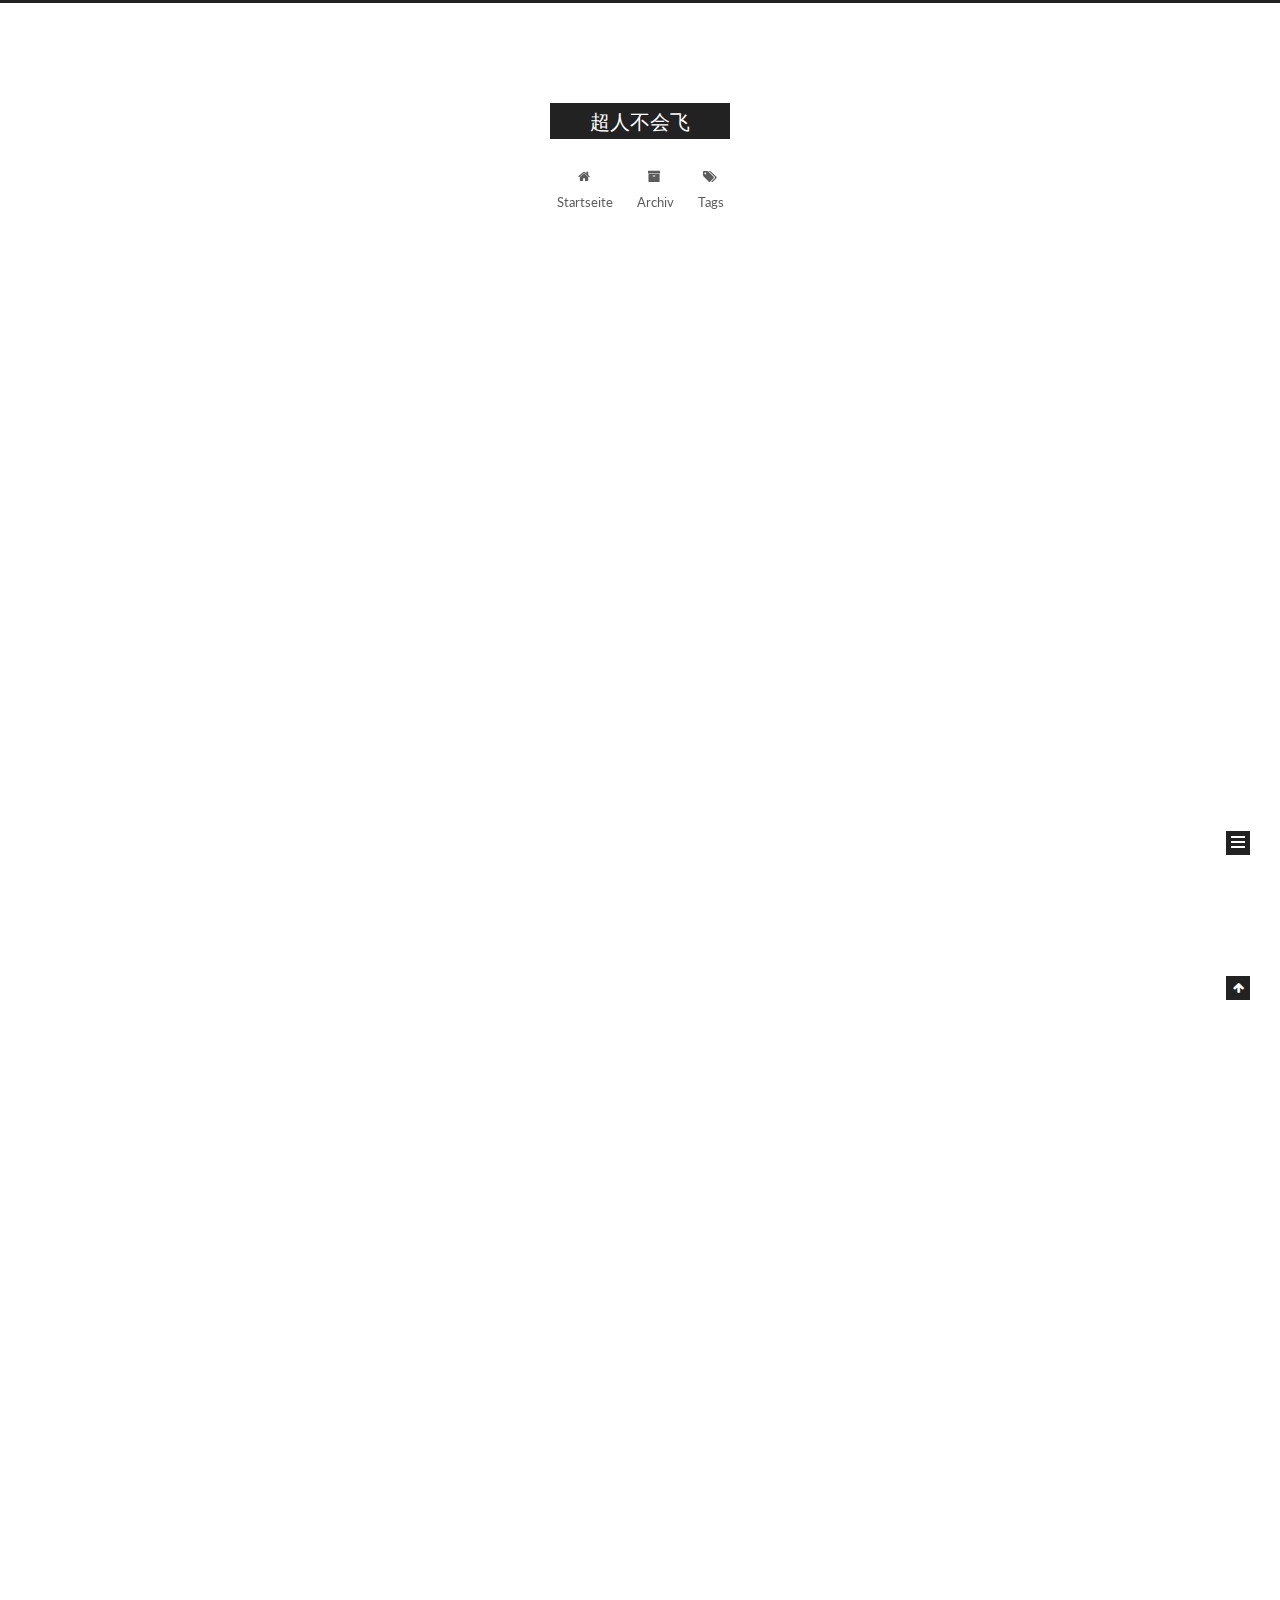
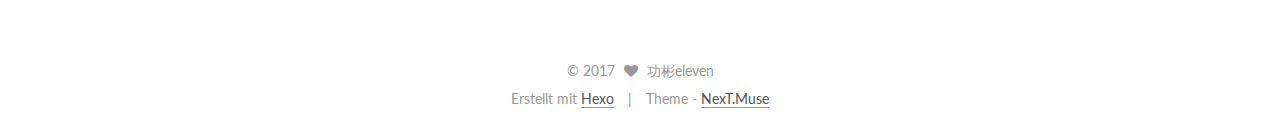
==== commit d600ba8a: "Site updated: 2017-03-10 00:20:52" ====
--- a/index.html
+++ b/index.html
@@ -1,126 +1,448 @@
-<!DOCTYPE html>
-<html>
+<!doctype html>
+
+
+
+  
+
+
+<html class="theme-next muse use-motion" lang="">
 <head>
-  <meta charset="utf-8">
-  
-  <title>超人不会飞</title>
-  <meta name="viewport" content="width=device-width, initial-scale=1, maximum-scale=1">
-  <meta property="og:type" content="website">
+  <meta charset="UTF-8"/>
+<meta http-equiv="X-UA-Compatible" content="IE=edge" />
+<meta name="viewport" content="width=device-width, initial-scale=1, maximum-scale=1"/>
+
+
+
+<meta http-equiv="Cache-Control" content="no-transform" />
+<meta http-equiv="Cache-Control" content="no-siteapp" />
+
+
+
+
+
+
+
+
+
+
+
+
+
+
+
+  
+  
+  <link href="/lib/fancybox/source/jquery.fancybox.css?v=2.1.5" rel="stylesheet" type="text/css" />
+
+
+
+
+  
+  
+  
+  
+
+  
+    
+    
+  
+
+  
+
+  
+
+  
+
+  
+
+  
+    
+    
+    <link href="//fonts.googleapis.com/css?family=Lato:300,300italic,400,400italic,700,700italic&subset=latin,latin-ext" rel="stylesheet" type="text/css">
+  
+
+
+
+
+
+
+<link href="/lib/font-awesome/css/font-awesome.min.css?v=4.6.2" rel="stylesheet" type="text/css" />
+
+<link href="/css/main.css?v=5.1.0" rel="stylesheet" type="text/css" />
+
+
+  <meta name="keywords" content="Hexo, NexT" />
+
+
+
+
+
+
+
+
+  <link rel="shortcut icon" type="image/x-icon" href="/favicon.ico?v=5.1.0" />
+
+
+
+
+
+
+<meta property="og:type" content="website">
 <meta property="og:title" content="超人不会飞">
 <meta property="og:url" content="http://elevengit.github.io/index.html">
 <meta property="og:site_name" content="超人不会飞">
 <meta name="twitter:card" content="summary">
 <meta name="twitter:title" content="超人不会飞">
-  
-    <link rel="alternate" href="/atom.xml" title="超人不会飞" type="application/atom+xml">
-  
-  
-    <link rel="icon" href="/favicon.png">
-  
-  
-    <link href="//fonts.googleapis.com/css?family=Source+Code+Pro" rel="stylesheet" type="text/css">
-  
-  <link rel="stylesheet" href="/css/style.css">
-  
-
+
+
+
+<script type="text/javascript" id="hexo.configurations">
+  var NexT = window.NexT || {};
+  var CONFIG = {
+    root: '/',
+    scheme: 'Muse',
+    sidebar: {"position":"left","display":"post","offset":12,"offset_float":0,"b2t":false,"scrollpercent":false},
+    fancybox: true,
+    motion: true,
+    duoshuo: {
+      userId: '0',
+      author: 'Author'
+    },
+    algolia: {
+      applicationID: '',
+      apiKey: '',
+      indexName: '',
+      hits: {"per_page":10},
+      labels: {"input_placeholder":"Search for Posts","hits_empty":"We didn't find any results for the search: ${query}","hits_stats":"${hits} results found in ${time} ms"}
+    }
+  };
+</script>
+
+
+
+  <link rel="canonical" href="http://elevengit.github.io/"/>
+
+
+
+
+
+  <title> 超人不会飞 </title>
 </head>
 
-<body>
-  <div id="container">
-    <div id="wrap">
-      <header id="header">
-  <div id="banner"></div>
-  <div id="header-outer" class="outer">
-    <div id="header-title" class="inner">
-      <h1 id="logo-wrap">
-        <a href="/" id="logo">超人不会飞</a>
-      </h1>
-      
-    </div>
-    <div id="header-inner" class="inner">
-      <nav id="main-nav">
-        <a id="main-nav-toggle" class="nav-icon"></a>
-        
-          <a class="main-nav-link" href="/">Home</a>
-        
-          <a class="main-nav-link" href="/archives">Archives</a>
-        
-      </nav>
-      <nav id="sub-nav">
-        
-          <a id="nav-rss-link" class="nav-icon" href="/atom.xml" title="RSS Feed"></a>
-        
-        <a id="nav-search-btn" class="nav-icon" title="Search"></a>
-      </nav>
-      <div id="search-form-wrap">
-        <form action="//google.com/search" method="get" accept-charset="UTF-8" class="search-form"><input type="search" name="q" results="0" class="search-form-input" placeholder="Search"><button type="submit" class="search-form-submit">&#xF002;</button><input type="hidden" name="sitesearch" value="http://elevengit.github.io"></form>
-      </div>
-    </div>
+<body itemscope itemtype="http://schema.org/WebPage" lang="">
+
+  
+
+
+
+
+
+
+
+
+
+
+
+
+
+
+  
+  
+    
+  
+
+  <div class="container one-collumn sidebar-position-left 
+   page-home 
+ ">
+    <div class="headband"></div>
+
+    <header id="header" class="header" itemscope itemtype="http://schema.org/WPHeader">
+      <div class="header-inner"><div class="site-brand-wrapper">
+  <div class="site-meta ">
+    
+
+    <div class="custom-logo-site-title">
+      <a href="/"  class="brand" rel="start">
+        <span class="logo-line-before"><i></i></span>
+        <span class="site-title">超人不会飞</span>
+        <span class="logo-line-after"><i></i></span>
+      </a>
+    </div>
+      
+        <p class="site-subtitle"></p>
+      
   </div>
-</header>
-      <div class="outer">
-        <section id="main">
-  
-    <article id="post-第一篇博客" class="article article-type-post" itemscope itemprop="blogPost">
-  <div class="article-meta">
-    <a href="/2017/03/09/第一篇博客/" class="article-date">
-  <time datetime="2017-03-09T15:47:33.000Z" itemprop="datePublished">2017-03-09</time>
-</a>
-    
+
+  <div class="site-nav-toggle">
+    <button>
+      <span class="btn-bar"></span>
+      <span class="btn-bar"></span>
+      <span class="btn-bar"></span>
+    </button>
   </div>
-  <div class="article-inner">
-    
-    
-      <header class="article-header">
-        
-  
-    <h1 itemprop="name">
-      <a class="article-title" href="/2017/03/09/第一篇博客/">第一篇博客</a>
-    </h1>
-  
-
+</div>
+
+<nav class="site-nav">
+  
+
+  
+    <ul id="menu" class="menu">
+      
+        
+        <li class="menu-item menu-item-home">
+          <a href="/" rel="section">
+            
+              <i class="menu-item-icon fa fa-fw fa-home"></i> <br />
+            
+            Startseite
+          </a>
+        </li>
+      
+        
+        <li class="menu-item menu-item-archives">
+          <a href="/archives" rel="section">
+            
+              <i class="menu-item-icon fa fa-fw fa-archive"></i> <br />
+            
+            Archiv
+          </a>
+        </li>
+      
+        
+        <li class="menu-item menu-item-tags">
+          <a href="/tags" rel="section">
+            
+              <i class="menu-item-icon fa fa-fw fa-tags"></i> <br />
+            
+            Tags
+          </a>
+        </li>
+      
+
+      
+    </ul>
+  
+
+  
+</nav>
+
+
+
+ </div>
+    </header>
+
+    <main id="main" class="main">
+      <div class="main-inner">
+        <div class="content-wrap">
+          <div id="content" class="content">
+            
+  <section id="posts" class="posts-expand">
+    
+      
+
+  
+
+  
+  
+  
+
+  <article class="post post-type-normal " itemscope itemtype="http://schema.org/Article">
+    <link itemprop="mainEntityOfPage" href="http://elevengit.github.io/2017/03/09/第一篇博客/">
+
+    <span hidden itemprop="author" itemscope itemtype="http://schema.org/Person">
+      <meta itemprop="name" content="功彬eleven">
+      <meta itemprop="description" content="">
+      <meta itemprop="image" content="/images/avatar.gif">
+    </span>
+
+    <span hidden itemprop="publisher" itemscope itemtype="http://schema.org/Organization">
+      <meta itemprop="name" content="超人不会飞">
+    </span>
+
+    
+      <header class="post-header">
+
+        
+        
+          <h1 class="post-title" itemprop="name headline">
+            
+            
+              
+                
+                <a class="post-title-link" href="/2017/03/09/第一篇博客/" itemprop="url">
+                  第一篇博客
+                </a>
+              
+            
+          </h1>
+        
+
+        <div class="post-meta">
+          <span class="post-time">
+            
+              <span class="post-meta-item-icon">
+                <i class="fa fa-calendar-o"></i>
+              </span>
+              
+                <span class="post-meta-item-text">Veröffentlicht am</span>
+              
+              <time title="Post created" itemprop="dateCreated datePublished" datetime="2017-03-09T23:47:33+08:00">
+                2017-03-09
+              </time>
+            
+
+            
+
+            
+          </span>
+
+          
+
+          
+            
+          
+
+          
+          
+
+          
+
+          
+
+          
+
+        </div>
       </header>
     
-    <div class="article-entry" itemprop="articleBody">
-      
-        <p>这是我的第一篇博客</p>
-
-      
-    </div>
-    <footer class="article-footer">
-      <a data-url="http://elevengit.github.io/2017/03/09/第一篇博客/" data-id="cj02kily20000emwj3egtiyxb" class="article-share-link">Share</a>
-      
+
+
+    <div class="post-body" itemprop="articleBody">
+
+      
+      
+
+      
+        
+          
+            <p>这是我的第一篇博客</p>
+
+          
+        
+      
+    </div>
+
+    <div>
+      
+    </div>
+
+    <div>
+      
+    </div>
+
+
+    <footer class="post-footer">
+      
+
+      
+
+      
+
+      
+      
+        <div class="post-eof"></div>
       
     </footer>
-  </div>
-  
-</article>
-
-
-  
-    <article id="post-hello-world" class="article article-type-post" itemscope itemprop="blogPost">
-  <div class="article-meta">
-    <a href="/2017/03/09/hello-world/" class="article-date">
-  <time datetime="2017-03-08T16:46:08.000Z" itemprop="datePublished">2017-03-09</time>
-</a>
-    
-  </div>
-  <div class="article-inner">
-    
-    
-      <header class="article-header">
-        
-  
-    <h1 itemprop="name">
-      <a class="article-title" href="/2017/03/09/hello-world/">Hello World</a>
-    </h1>
-  
-
+  </article>
+
+
+    
+      
+
+  
+
+  
+  
+  
+
+  <article class="post post-type-normal " itemscope itemtype="http://schema.org/Article">
+    <link itemprop="mainEntityOfPage" href="http://elevengit.github.io/2017/03/09/hello-world/">
+
+    <span hidden itemprop="author" itemscope itemtype="http://schema.org/Person">
+      <meta itemprop="name" content="功彬eleven">
+      <meta itemprop="description" content="">
+      <meta itemprop="image" content="/images/avatar.gif">
+    </span>
+
+    <span hidden itemprop="publisher" itemscope itemtype="http://schema.org/Organization">
+      <meta itemprop="name" content="超人不会飞">
+    </span>
+
+    
+      <header class="post-header">
+
+        
+        
+          <h1 class="post-title" itemprop="name headline">
+            
+            
+              
+                
+                <a class="post-title-link" href="/2017/03/09/hello-world/" itemprop="url">
+                  Hello World
+                </a>
+              
+            
+          </h1>
+        
+
+        <div class="post-meta">
+          <span class="post-time">
+            
+              <span class="post-meta-item-icon">
+                <i class="fa fa-calendar-o"></i>
+              </span>
+              
+                <span class="post-meta-item-text">Veröffentlicht am</span>
+              
+              <time title="Post created" itemprop="dateCreated datePublished" datetime="2017-03-09T00:46:08+08:00">
+                2017-03-09
+              </time>
+            
+
+            
+
+            
+          </span>
+
+          
+
+          
+            
+          
+
+          
+          
+
+          
+
+          
+
+          
+
+        </div>
       </header>
     
-    <div class="article-entry" itemprop="articleBody">
-      
-        <p>Welcome to <a href="https://hexo.io/" target="_blank" rel="external">Hexo</a>! This is your very first post. Check <a href="https://hexo.io/docs/" target="_blank" rel="external">documentation</a> for more info. If you get any problems when using Hexo, you can find the answer in <a href="https://hexo.io/docs/troubleshooting.html" target="_blank" rel="external">troubleshooting</a> or you can ask me on <a href="https://github.com/hexojs/hexo/issues" target="_blank" rel="external">GitHub</a>.</p>
+
+
+    <div class="post-body" itemprop="articleBody">
+
+      
+      
+
+      
+        
+          
+            <p>Welcome to <a href="https://hexo.io/" target="_blank" rel="external">Hexo</a>! This is your very first post. Check <a href="https://hexo.io/docs/" target="_blank" rel="external">documentation</a> for more info. If you get any problems when using Hexo, you can find the answer in <a href="https://hexo.io/docs/troubleshooting.html" target="_blank" rel="external">troubleshooting</a> or you can ask me on <a href="https://github.com/hexojs/hexo/issues" target="_blank" rel="external">GitHub</a>.</p>
 <h2 id="Quick-Start"><a href="#Quick-Start" class="headerlink" title="Quick Start"></a>Quick Start</h2><h3 id="Create-a-new-post"><a href="#Create-a-new-post" class="headerlink" title="Create a new post"></a>Create a new post</h3><figure class="highlight bash"><table><tr><td class="gutter"><pre><div class="line">1</div></pre></td><td class="code"><pre><div class="line">$ hexo new <span class="string">"My New Post"</span></div></pre></td></tr></table></figure>
 <p>More info: <a href="https://hexo.io/docs/writing.html" target="_blank" rel="external">Writing</a></p>
 <h3 id="Run-server"><a href="#Run-server" class="headerlink" title="Run server"></a>Run server</h3><figure class="highlight bash"><table><tr><td class="gutter"><pre><div class="line">1</div></pre></td><td class="code"><pre><div class="line">$ hexo server</div></pre></td></tr></table></figure>
@@ -130,92 +452,267 @@
 <h3 id="Deploy-to-remote-sites"><a href="#Deploy-to-remote-sites" class="headerlink" title="Deploy to remote sites"></a>Deploy to remote sites</h3><figure class="highlight bash"><table><tr><td class="gutter"><pre><div class="line">1</div></pre></td><td class="code"><pre><div class="line">$ hexo deploy</div></pre></td></tr></table></figure>
 <p>More info: <a href="https://hexo.io/docs/deployment.html" target="_blank" rel="external">Deployment</a></p>
 
-      
-    </div>
-    <footer class="article-footer">
-      <a data-url="http://elevengit.github.io/2017/03/09/hello-world/" data-id="cj02kily80001emwjvaose8l8" class="article-share-link">Share</a>
-      
+          
+        
+      
+    </div>
+
+    <div>
+      
+    </div>
+
+    <div>
+      
+    </div>
+
+
+    <footer class="post-footer">
+      
+
+      
+
+      
+
+      
+      
+        <div class="post-eof"></div>
       
     </footer>
+  </article>
+
+
+    
+  </section>
+
+  
+
+          
+          </div>
+          
+
+
+          
+
+        </div>
+        
+          
+  
+  <div class="sidebar-toggle">
+    <div class="sidebar-toggle-line-wrap">
+      <span class="sidebar-toggle-line sidebar-toggle-line-first"></span>
+      <span class="sidebar-toggle-line sidebar-toggle-line-middle"></span>
+      <span class="sidebar-toggle-line sidebar-toggle-line-last"></span>
+    </div>
   </div>
-  
-</article>
-
-
-  
-
-</section>
-        
-          <aside id="sidebar">
-  
-    
-
-  
-    
-
-  
-    
-  
-    
-  <div class="widget-wrap">
-    <h3 class="widget-title">Archives</h3>
-    <div class="widget">
-      <ul class="archive-list"><li class="archive-list-item"><a class="archive-list-link" href="/archives/2017/03/">March 2017</a></li></ul>
-    </div>
+
+  <aside id="sidebar" class="sidebar">
+    <div class="sidebar-inner">
+
+      
+
+      
+
+      <section class="site-overview sidebar-panel sidebar-panel-active">
+        <div class="site-author motion-element" itemprop="author" itemscope itemtype="http://schema.org/Person">
+          <img class="site-author-image" itemprop="image"
+               src="/images/avatar.gif"
+               alt="功彬eleven" />
+          <p class="site-author-name" itemprop="name">功彬eleven</p>
+           
+              <p class="site-description motion-element" itemprop="description"></p>
+          
+        </div>
+        <nav class="site-state motion-element">
+
+          
+            <div class="site-state-item site-state-posts">
+              <a href="/archives">
+                <span class="site-state-item-count">2</span>
+                <span class="site-state-item-name">Artikel</span>
+              </a>
+            </div>
+          
+
+          
+
+          
+
+        </nav>
+
+        
+
+        <div class="links-of-author motion-element">
+          
+        </div>
+
+        
+        
+
+        
+        
+
+        
+
+
+      </section>
+
+      
+
+      
+
+    </div>
+  </aside>
+
+
+        
+      </div>
+    </main>
+
+    <footer id="footer" class="footer">
+      <div class="footer-inner">
+        <div class="copyright" >
+  
+  &copy; 
+  <span itemprop="copyrightYear">2017</span>
+  <span class="with-love">
+    <i class="fa fa-heart"></i>
+  </span>
+  <span class="author" itemprop="copyrightHolder">功彬eleven</span>
+</div>
+
+
+<div class="powered-by">
+  Erstellt mit  <a class="theme-link" href="https://hexo.io">Hexo</a>
+</div>
+
+<div class="theme-info">
+  Theme -
+  <a class="theme-link" href="https://github.com/iissnan/hexo-theme-next">
+    NexT.Muse
+  </a>
+</div>
+
+
+        
+
+        
+      </div>
+    </footer>
+
+    
+      <div class="back-to-top">
+        <i class="fa fa-arrow-up"></i>
+        
+      </div>
+    
+    
   </div>
 
-
-  
-    
-  <div class="widget-wrap">
-    <h3 class="widget-title">Recent Posts</h3>
-    <div class="widget">
-      <ul>
-        
-          <li>
-            <a href="/2017/03/09/第一篇博客/">第一篇博客</a>
-          </li>
-        
-          <li>
-            <a href="/2017/03/09/hello-world/">Hello World</a>
-          </li>
-        
-      </ul>
-    </div>
-  </div>
-
-  
-</aside>
-        
-      </div>
-      <footer id="footer">
-  
-  <div class="outer">
-    <div id="footer-info" class="inner">
-      &copy; 2017 功彬eleven<br>
-      Powered by <a href="http://hexo.io/" target="_blank">Hexo</a>
-    </div>
-  </div>
-</footer>
-    </div>
-    <nav id="mobile-nav">
-  
-    <a href="/" class="mobile-nav-link">Home</a>
-  
-    <a href="/archives" class="mobile-nav-link">Archives</a>
-  
-</nav>
-    
-
-<script src="//ajax.googleapis.com/ajax/libs/jquery/2.0.3/jquery.min.js"></script>
-
-
-  <link rel="stylesheet" href="/fancybox/jquery.fancybox.css">
-  <script src="/fancybox/jquery.fancybox.pack.js"></script>
-
-
-<script src="/js/script.js"></script>
-
-  </div>
+  
+
+<script type="text/javascript">
+  if (Object.prototype.toString.call(window.Promise) !== '[object Function]') {
+    window.Promise = null;
+  }
+</script>
+
+
+
+
+
+
+
+
+
+  
+
+
+
+
+  
+  <script type="text/javascript" src="/lib/jquery/index.js?v=2.1.3"></script>
+
+  
+  <script type="text/javascript" src="/lib/fastclick/lib/fastclick.min.js?v=1.0.6"></script>
+
+  
+  <script type="text/javascript" src="/lib/jquery_lazyload/jquery.lazyload.js?v=1.9.7"></script>
+
+  
+  <script type="text/javascript" src="/lib/velocity/velocity.min.js?v=1.2.1"></script>
+
+  
+  <script type="text/javascript" src="/lib/velocity/velocity.ui.min.js?v=1.2.1"></script>
+
+  
+  <script type="text/javascript" src="/lib/fancybox/source/jquery.fancybox.pack.js?v=2.1.5"></script>
+
+
+  
+
+
+  <script type="text/javascript" src="/js/src/utils.js?v=5.1.0"></script>
+
+  <script type="text/javascript" src="/js/src/motion.js?v=5.1.0"></script>
+
+
+
+  
+  
+
+  
+
+  
+
+
+  <script type="text/javascript" src="/js/src/bootstrap.js?v=5.1.0"></script>
+
+
+
+  
+
+
+
+  
+
+
+
+
+	
+
+
+
+
+
+  
+
+
+
+
+
+  
+
+
+
+
+
+  
+
+
+
+  
+  
+
+  
+
+  
+
+  
+
+  
+
+
+  
+
 </body>
-</html>+</html>
--- a/css/main.css
+++ b/css/main.css
@@ -0,0 +1,2547 @@
+/* normalize.css v3.0.2 | MIT License | git.io/normalize */
+html {
+  font-family: sans-serif; /* 1 */
+  -ms-text-size-adjust: 100%; /* 2 */
+  -webkit-text-size-adjust: 100%; /* 2 */
+}
+body {
+  margin: 0;
+}
+article,
+aside,
+details,
+figcaption,
+figure,
+footer,
+header,
+hgroup,
+main,
+menu,
+nav,
+section,
+summary {
+  display: block;
+}
+audio,
+canvas,
+progress,
+video {
+  display: inline-block; /* 1 */
+  vertical-align: baseline; /* 2 */
+}
+audio:not([controls]) {
+  display: none;
+  height: 0;
+}
+[hidden],
+template {
+  display: none;
+}
+a {
+  background-color: transparent;
+}
+a:active,
+a:hover {
+  outline: 0;
+}
+abbr[title] {
+  border-bottom: 1px dotted;
+}
+b,
+strong {
+  font-weight: bold;
+}
+dfn {
+  font-style: italic;
+}
+h1 {
+  font-size: 2em;
+  margin: 0.67em 0;
+}
+mark {
+  background: #ff0;
+  color: #000;
+}
+small {
+  font-size: 80%;
+}
+sub,
+sup {
+  font-size: 75%;
+  line-height: 0;
+  position: relative;
+  vertical-align: baseline;
+}
+sup {
+  top: -0.5em;
+}
+sub {
+  bottom: -0.25em;
+}
+img {
+  border: 0;
+}
+svg:not(:root) {
+  overflow: hidden;
+}
+figure {
+  margin: 1em 40px;
+}
+hr {
+  -moz-box-sizing: content-box;
+  box-sizing: content-box;
+  height: 0;
+}
+pre {
+  overflow: auto;
+}
+code,
+kbd,
+pre,
+samp {
+  font-family: monospace, monospace;
+  font-size: 1em;
+}
+button,
+input,
+optgroup,
+select,
+textarea {
+  color: inherit; /* 1 */
+  font: inherit; /* 2 */
+  margin: 0; /* 3 */
+}
+button {
+  overflow: visible;
+}
+button,
+select {
+  text-transform: none;
+}
+button,
+html input[type="button"],
+input[type="reset"],
+input[type="submit"] {
+  -webkit-appearance: button; /* 2 */
+  cursor: pointer; /* 3 */
+}
+button[disabled],
+html input[disabled] {
+  cursor: default;
+}
+button::-moz-focus-inner,
+input::-moz-focus-inner {
+  border: 0;
+  padding: 0;
+}
+input {
+  line-height: normal;
+}
+input[type="checkbox"],
+input[type="radio"] {
+  box-sizing: border-box; /* 1 */
+  padding: 0; /* 2 */
+}
+input[type="number"]::-webkit-inner-spin-button,
+input[type="number"]::-webkit-outer-spin-button {
+  height: auto;
+}
+input[type="search"] {
+  -webkit-appearance: textfield; /* 1 */
+  -moz-box-sizing: content-box;
+  -webkit-box-sizing: content-box; /* 2 */
+  box-sizing: content-box;
+}
+input[type="search"]::-webkit-search-cancel-button,
+input[type="search"]::-webkit-search-decoration {
+  -webkit-appearance: none;
+}
+fieldset {
+  border: 1px solid #c0c0c0;
+  margin: 0 2px;
+  padding: 0.35em 0.625em 0.75em;
+}
+legend {
+  border: 0; /* 1 */
+  padding: 0; /* 2 */
+}
+textarea {
+  overflow: auto;
+}
+optgroup {
+  font-weight: bold;
+}
+table {
+  border-collapse: collapse;
+  border-spacing: 0;
+}
+td,
+th {
+  padding: 0;
+}
+::selection {
+  background: #262a30;
+  color: #fff;
+}
+body {
+  position: relative;
+  font-family: 'Lato', "PingFang SC", "Microsoft YaHei", sans-serif;
+  font-size: 14px;
+  line-height: 2;
+  color: #555;
+  background: #fff;
+}
+@media (max-width: 767px) {
+  body {
+    padding-right: 0 !important;
+  }
+}
+@media (min-width: 768px) and (max-width: 991px) {
+  body {
+    padding-right: 0 !important;
+  }
+}
+@media (min-width: 1600px) {
+  body {
+    font-size: 16px;
+  }
+}
+h1,
+h2,
+h3,
+h4,
+h5,
+h6 {
+  margin: 0;
+  padding: 0;
+  font-weight: bold;
+  line-height: 1.5;
+  font-family: 'Lato', "PingFang SC", "Microsoft YaHei", sans-serif;
+}
+h2,
+h3,
+h4,
+h5,
+h6 {
+  margin: 20px 0 15px;
+}
+h1 {
+  font-size: 22px;
+}
+@media (max-width: 767px) {
+  h1 {
+    font-size: 18px;
+  }
+}
+h2 {
+  font-size: 20px;
+}
+@media (max-width: 767px) {
+  h2 {
+    font-size: 16px;
+  }
+}
+h3 {
+  font-size: 18px;
+}
+@media (max-width: 767px) {
+  h3 {
+    font-size: 14px;
+  }
+}
+h4 {
+  font-size: 16px;
+}
+@media (max-width: 767px) {
+  h4 {
+    font-size: 12px;
+  }
+}
+h5 {
+  font-size: 14px;
+}
+@media (max-width: 767px) {
+  h5 {
+    font-size: 10px;
+  }
+}
+h6 {
+  font-size: 12px;
+}
+@media (max-width: 767px) {
+  h6 {
+    font-size: 8px;
+  }
+}
+p {
+  margin: 0 0 25px 0;
+}
+a {
+  color: #555;
+  text-decoration: none;
+  border-bottom: 1px solid #999;
+  word-wrap: break-word;
+}
+a:hover {
+  color: #222;
+  border-bottom-color: #222;
+}
+blockquote {
+  margin: 0;
+  padding: 0;
+}
+img {
+  display: block;
+  margin: auto;
+  max-width: 100%;
+  height: auto;
+}
+hr {
+  margin: 40px 0;
+  height: 3px;
+  border: none;
+  background-color: #ddd;
+  background-image: repeating-linear-gradient(-45deg, #fff, #fff 4px, transparent 4px, transparent 8px);
+}
+blockquote {
+  padding: 0 15px;
+  color: #666;
+  border-left: 4px solid #ddd;
+}
+blockquote cite::before {
+  content: "-";
+  padding: 0 5px;
+}
+dt {
+  font-weight: 700;
+}
+dd {
+  margin: 0;
+  padding: 0;
+}
+.text-left {
+  text-align: left;
+}
+.text-center {
+  text-align: center;
+}
+.text-right {
+  text-align: right;
+}
+.text-justify {
+  text-align: justify;
+}
+.text-nowrap {
+  white-space: nowrap;
+}
+.text-lowercase {
+  text-transform: lowercase;
+}
+.text-uppercase {
+  text-transform: uppercase;
+}
+.text-capitalize {
+  text-transform: capitalize;
+}
+.center-block {
+  display: block;
+  margin-left: auto;
+  margin-right: auto;
+}
+.clearfix:before,
+.clearfix:after {
+  content: " ";
+  display: table;
+}
+.clearfix:after {
+  clear: both;
+}
+.pullquote {
+  width: 45%;
+}
+.pullquote.left {
+  float: left;
+  margin-left: 5px;
+  margin-right: 10px;
+}
+.pullquote.right {
+  float: right;
+  margin-left: 10px;
+  margin-right: 5px;
+}
+.affix.affix.affix {
+  position: fixed;
+}
+.translation {
+  margin-top: -20px;
+  font-size: 14px;
+  color: #999;
+}
+.scrollbar-measure {
+  width: 100px;
+  height: 100px;
+  overflow: scroll;
+  position: absolute;
+  top: -9999px;
+}
+.use-motion .motion-element {
+  opacity: 0;
+}
+table {
+  margin: 20px 0;
+  width: 100%;
+  border-collapse: collapse;
+  border-spacing: 0;
+  border: 1px solid #ddd;
+  font-size: 14px;
+  table-layout: fixed;
+  word-wrap: break-all;
+}
+table>tbody>tr:nth-of-type(odd) {
+  background-color: #f9f9f9;
+}
+table>tbody>tr:hover {
+  background-color: #f5f5f5;
+}
+caption,
+th,
+td {
+  padding: 8px;
+  text-align: left;
+  vertical-align: middle;
+  font-weight: normal;
+}
+th,
+td {
+  border-bottom: 3px solid #ddd;
+  border-right: 1px solid #eee;
+}
+th {
+  padding-bottom: 10px;
+  font-weight: 700;
+}
+td {
+  border-bottom-width: 1px;
+}
+html,
+body {
+  height: 100%;
+}
+.container {
+  position: relative;
+  min-height: 100%;
+}
+.header-inner {
+  margin: 0 auto;
+  padding: 100px 0 70px;
+  width: 700px;
+}
+@media (min-width: 1600px) {
+  .container .header-inner {
+    width: 900px;
+  }
+}
+.main {
+  padding-bottom: 150px;
+}
+.main-inner {
+  margin: 0 auto;
+  width: 700px;
+}
+@media (min-width: 1600px) {
+  .container .main-inner {
+    width: 900px;
+  }
+}
+.footer {
+  position: absolute;
+  left: 0;
+  bottom: 0;
+  width: 100%;
+  min-height: 50px;
+}
+.footer-inner {
+  box-sizing: border-box;
+  margin: 20px auto;
+  width: 700px;
+}
+@media (min-width: 1600px) {
+  .container .footer-inner {
+    width: 900px;
+  }
+}
+pre,
+.highlight {
+  overflow: auto;
+  margin: 20px 0;
+  padding: 0;
+  font-size: 13px;
+  color: #4d4d4c;
+  background: #f7f7f7;
+  line-height: 1.6;
+}
+pre,
+code {
+  font-family: consolas, Menlo, "PingFang SC", "Microsoft YaHei", monospace;
+}
+code {
+  padding: 2px 4px;
+  word-wrap: break-word;
+  color: #555;
+  background: #eee;
+  border-radius: 3px;
+  font-size: 13px;
+}
+pre code {
+  padding: 0;
+  color: #4d4d4c;
+  background: none;
+  text-shadow: none;
+}
+.highlight {
+  border-radius: 1px;
+}
+.highlight pre {
+  border: none;
+  margin: 0;
+  padding: 10px 0;
+}
+.highlight table {
+  margin: 0;
+  width: auto;
+  border: none;
+}
+.highlight td {
+  border: none;
+  padding: 0;
+}
+.highlight figcaption {
+  font-size: 1em;
+  color: #4d4d4c;
+  line-height: 1em;
+  margin-bottom: 1em;
+}
+.highlight figcaption:before,
+.highlight figcaption:after {
+  content: " ";
+  display: table;
+}
+.highlight figcaption:after {
+  clear: both;
+}
+.highlight figcaption a {
+  float: right;
+  color: #4d4d4c;
+}
+.highlight figcaption a:hover {
+  border-bottom-color: #4d4d4c;
+}
+.highlight .gutter pre {
+  padding-left: 10px;
+  padding-right: 10px;
+  color: #869194;
+  text-align: right;
+  background-color: #eff2f3;
+}
+.highlight .code pre {
+  padding-left: 10px;
+  padding-right: 10px;
+  background-color: #f7f7f7;
+}
+.highlight .line {
+  height: 20px;
+}
+.gutter {
+  -webkit-user-select: none;
+  -moz-user-select: none;
+  -ms-user-select: none;
+  user-select: none;
+}
+.gist table {
+  width: auto;
+}
+.gist table td {
+  border: none;
+}
+pre .deletion {
+  background: #fdd;
+}
+pre .addition {
+  background: #dfd;
+}
+pre .meta {
+  color: #8959a8;
+}
+pre .comment {
+  color: #8e908c;
+}
+pre .variable,
+pre .attribute,
+pre .tag,
+pre .regexp,
+pre .ruby .constant,
+pre .xml .tag .title,
+pre .xml .pi,
+pre .xml .doctype,
+pre .html .doctype,
+pre .css .id,
+pre .css .class,
+pre .css .pseudo {
+  color: #c82829;
+}
+pre .number,
+pre .preprocessor,
+pre .built_in,
+pre .literal,
+pre .params,
+pre .constant,
+pre .command {
+  color: #f5871f;
+}
+pre .ruby .class .title,
+pre .css .rules .attribute,
+pre .string,
+pre .value,
+pre .inheritance,
+pre .header,
+pre .ruby .symbol,
+pre .xml .cdata,
+pre .special,
+pre .number,
+pre .formula {
+  color: #718c00;
+}
+pre .title,
+pre .css .hexcolor {
+  color: #3e999f;
+}
+pre .function,
+pre .python .decorator,
+pre .python .title,
+pre .ruby .function .title,
+pre .ruby .title .keyword,
+pre .perl .sub,
+pre .javascript .title,
+pre .coffeescript .title {
+  color: #4271ae;
+}
+pre .keyword,
+pre .javascript .function {
+  color: #8959a8;
+}
+.full-image.full-image.full-image {
+  border: none;
+  max-width: 100%;
+  width: auto;
+  margin: 20px auto;
+}
+@media (min-width: 992px) {
+  .full-image.full-image.full-image {
+    max-width: none;
+    width: 110%;
+    margin: 25px -5%;
+  }
+}
+.blockquote-center,
+.page-home .post-type-quote blockquote,
+.page-post-detail .post-type-quote blockquote {
+  position: relative;
+  margin: 40px 0;
+  padding: 0;
+  border-left: none;
+  text-align: center;
+}
+.blockquote-center::before,
+.page-home .post-type-quote blockquote::before,
+.page-post-detail .post-type-quote blockquote::before,
+.blockquote-center::after,
+.page-home .post-type-quote blockquote::after,
+.page-post-detail .post-type-quote blockquote::after {
+  position: absolute;
+  content: ' ';
+  display: block;
+  width: 100%;
+  height: 24px;
+  opacity: 0.2;
+  background-repeat: no-repeat;
+  background-position: 0 -6px;
+  background-size: 22px 22px;
+}
+.blockquote-center::before,
+.page-home .post-type-quote blockquote::before,
+.page-post-detail .post-type-quote blockquote::before {
+  top: -20px;
+  background-image: url("../images/quote-l.svg");
+  border-top: 1px solid #ccc;
+}
+.blockquote-center::after,
+.page-home .post-type-quote blockquote::after,
+.page-post-detail .post-type-quote blockquote::after {
+  bottom: -20px;
+  background-image: url("../images/quote-r.svg");
+  border-bottom: 1px solid #ccc;
+  background-position: 100% 8px;
+}
+.blockquote-center p,
+.page-home .post-type-quote blockquote p,
+.page-post-detail .post-type-quote blockquote p,
+.blockquote-center div,
+.page-home .post-type-quote blockquote div,
+.page-post-detail .post-type-quote blockquote div {
+  text-align: center;
+}
+.post .post-body .group-picture img {
+  box-sizing: border-box;
+  padding: 0 3px;
+  border: none;
+}
+.post .group-picture-row {
+  overflow: hidden;
+  margin-top: 6px;
+}
+.post .group-picture-row:first-child {
+  margin-top: 0;
+}
+.post .group-picture-column {
+  float: left;
+}
+.page-post-detail .post-body .group-picture-column {
+  float: none;
+  margin-top: 10px;
+  width: auto !important;
+}
+.page-post-detail .post-body .group-picture-column img {
+  margin: 0 auto;
+}
+.page-archive .group-picture-container {
+  overflow: hidden;
+}
+.page-archive .group-picture-row {
+  float: left;
+}
+.page-archive .group-picture-row:first-child {
+  margin-top: 6px;
+}
+.page-archive .group-picture-column {
+  max-width: 150px;
+  max-height: 150px;
+}
+.note {
+  padding: 20px;
+  margin: 20px 0;
+  border: 1px solid #eee;
+  border-left-width: 5px;
+  border-radius: 3px;
+}
+.note h2,
+.note h3,
+.note h4,
+.note h5,
+.note h6 {
+  margin-top: 0;
+  margin-bottom: 5px;
+}
+.note p:last-child {
+  margin-bottom: 0;
+}
+.note code {
+  border-radius: 3px;
+}
+.note+.note {
+  margin-top: -5px;
+}
+.default {
+  border-left-color: #777;
+}
+.default h2,
+.default h3,
+.default h4,
+.default h5,
+.default h6 {
+  color: #777;
+}
+.primary {
+  border-left-color: #428bca;
+}
+.primary h2,
+.primary h3,
+.primary h4,
+.primary h5,
+.primary h6 {
+  color: #428bca;
+}
+.success {
+  border-left-color: #5cb85c;
+}
+.success h2,
+.success h3,
+.success h4,
+.success h5,
+.success h6 {
+  color: #5cb85c;
+}
+.danger {
+  border-left-color: #d9534f;
+}
+.danger h2,
+.danger h3,
+.danger h4,
+.danger h5,
+.danger h6 {
+  color: #d9534f;
+}
+.warning {
+  border-left-color: #f0ad4e;
+}
+.warning h2,
+.warning h3,
+.warning h4,
+.warning h5,
+.warning h6 {
+  color: #f0ad4e;
+}
+.info {
+  border-left-color: #5bc0de;
+}
+.info h2,
+.info h3,
+.info h4,
+.info h5,
+.info h6 {
+  color: #5bc0de;
+}
+.exturl {
+  background-color: transparent;
+  cursor: pointer;
+  border-bottom: 1px solid #999;
+}
+.exturl .fa {
+  font-size: 14px;
+}
+.exturl:active,
+.exturl:hover {
+  outline: 0;
+  color: #222;
+  border-bottom-color: #222;
+}
+.btn {
+  display: inline-block;
+  padding: 0 20px;
+  font-size: 14px;
+  color: #fff;
+  background: #222;
+  border: 2px solid #222;
+  text-decoration: none;
+  border-radius: 0;
+  transition-property: background-color;
+  transition-duration: 0.2s;
+  transition-timing-function: ease-in-out;
+  transition-delay: 0s;
+}
+.btn:hover,
+.post-button .btn:hover {
+  border-color: #222;
+  color: #222;
+  background: #fff;
+}
+.btn-bar {
+  display: block;
+  width: 22px;
+  height: 2px;
+  background: #555;
+  border-radius: 1px;
+}
+.btn-bar+.btn-bar {
+  margin-top: 4px;
+}
+.pagination {
+  margin: 120px 0 40px;
+  text-align: center;
+  border-top: 1px solid #eee;
+}
+.page-number-basic,
+.pagination .prev,
+.pagination .next,
+.pagination .page-number,
+.pagination .space {
+  display: inline-block;
+  position: relative;
+  top: -1px;
+  margin: 0 10px;
+  padding: 0 10px;
+  line-height: 30px;
+}
+@media (max-width: 767px) {
+  .page-number-basic,
+  .pagination .prev,
+  .pagination .next,
+  .pagination .page-number,
+  .pagination .space {
+    margin: 0 5px;
+  }
+}
+.pagination .prev,
+.pagination .next,
+.pagination .page-number {
+  border-bottom: 0;
+  border-top: 1px solid #eee;
+  transition-property: border-color;
+  transition-duration: 0.2s;
+  transition-timing-function: ease-in-out;
+  transition-delay: 0s;
+}
+.pagination .prev:hover,
+.pagination .next:hover,
+.pagination .page-number:hover {
+  border-top-color: #222;
+}
+.pagination .space {
+  padding: 0;
+  margin: 0;
+}
+.pagination .prev {
+  margin-left: 0;
+}
+.pagination .next {
+  margin-right: 0;
+}
+.pagination .page-number.current {
+  color: #fff;
+  background: #ccc;
+  border-top-color: #ccc;
+}
+@media (max-width: 767px) {
+  .pagination {
+    border-top: none;
+  }
+  .pagination .prev,
+  .pagination .next,
+  .pagination .page-number {
+    margin-bottom: 10px;
+    border-top: 0;
+    border-bottom: 1px solid #eee;
+  }
+  .pagination .prev:hover,
+  .pagination .next:hover,
+  .pagination .page-number:hover {
+    border-bottom-color: #222;
+  }
+}
+.comments {
+  margin: 60px 20px 0;
+}
+.tag-cloud {
+  text-align: center;
+}
+.tag-cloud a {
+  display: inline-block;
+  margin: 10px;
+}
+.back-to-top {
+  box-sizing: border-box;
+  position: fixed;
+  bottom: -100px;
+  right: 30px;
+  z-index: 1050;
+  padding: 0 6px;
+  width: 24px;
+  background: #222;
+  font-size: 12px;
+  opacity: 1;
+  color: #fff;
+  cursor: pointer;
+  text-align: center;
+  -webkit-transform: translateZ(0);
+  transition-property: bottom;
+  transition-duration: 0.2s;
+  transition-timing-function: ease-in-out;
+  transition-delay: 0s;
+}
+@media (max-width: 767px) {
+  .back-to-top {
+    display: none;
+  }
+}
+@media (min-width: 768px) and (max-width: 991px) {
+  .back-to-top {
+    display: none;
+  }
+}
+.back-to-top.back-to-top-on {
+  bottom: 19px;
+}
+.header {
+  background: #fff;
+}
+.header-inner {
+  position: relative;
+}
+.headband {
+  height: 3px;
+  background: #222;
+}
+.site-meta {
+  margin: 0;
+  text-align: center;
+}
+@media (max-width: 767px) {
+  .site-meta {
+    text-align: center;
+  }
+}
+.brand {
+  position: relative;
+  display: inline-block;
+  padding: 0 40px;
+  color: #fff;
+  background: #222;
+  border-bottom: none;
+}
+.brand:hover {
+  color: #fff;
+}
+.logo {
+  display: inline-block;
+  margin-right: 5px;
+  line-height: 36px;
+  vertical-align: top;
+}
+.site-title {
+  display: inline-block;
+  vertical-align: top;
+  line-height: 36px;
+  font-size: 20px;
+  font-weight: normal;
+  font-family: 'Lato', "PingFang SC", "Microsoft YaHei", sans-serif;
+}
+.site-subtitle {
+  margin-top: 10px;
+  font-size: 13px;
+  color: #999;
+}
+.use-motion .brand {
+  opacity: 0;
+}
+.use-motion .logo,
+.use-motion .site-title,
+.use-motion .site-subtitle {
+  opacity: 0;
+  position: relative;
+  top: -10px;
+}
+.site-nav-toggle {
+  display: none;
+  position: absolute;
+  top: 10px;
+  left: 10px;
+}
+@media (max-width: 767px) {
+  .site-nav-toggle {
+    display: block;
+  }
+}
+.site-nav-toggle button {
+  margin-top: 2px;
+  padding: 9px 10px;
+  background: transparent;
+  border: none;
+}
+@media (max-width: 767px) {
+  .site-nav {
+    display: none;
+    margin: 0 -10px;
+    padding: 0 10px;
+    clear: both;
+    border-top: 1px solid #ddd;
+  }
+}
+@media (min-width: 768px) and (max-width: 991px) {
+  .site-nav {
+    display: block !important;
+  }
+}
+@media (min-width: 992px) {
+  .site-nav {
+    display: block !important;
+  }
+}
+.menu {
+  margin-top: 20px;
+  padding-left: 0;
+  text-align: center;
+}
+.menu .menu-item {
+  display: inline-block;
+  margin: 0 10px;
+  list-style: none;
+}
+@media screen and (max-width: 767px) {
+  .menu .menu-item {
+    margin-top: 10px;
+  }
+}
+.menu .menu-item a {
+  display: block;
+  font-size: 13px;
+  line-height: inherit;
+  border-bottom: 1px solid transparent;
+  transition-property: border-color;
+  transition-duration: 0.2s;
+  transition-timing-function: ease-in-out;
+  transition-delay: 0s;
+}
+.menu .menu-item a:hover {
+  border-bottom-color: #222;
+}
+.menu .menu-item .fa {
+  margin-right: 5px;
+}
+.use-motion .menu-item {
+  opacity: 0;
+}
+.post-body {
+  font-family: 'Lato', "PingFang SC", "Microsoft YaHei", sans-serif;
+}
+@media (max-width: 767px) {
+  .post-body {
+    word-break: break-word;
+  }
+}
+.post-body .fancybox img {
+  display: block !important;
+  margin: 0 auto;
+  cursor: pointer;
+  cursor: zoom-in;
+  cursor: -webkit-zoom-in;
+}
+.post-body .image-caption,
+.post-body .figure .caption {
+  margin: 10px auto 15px;
+  text-align: center;
+  font-size: 14px;
+  color: #999;
+  font-weight: bold;
+  line-height: 1;
+}
+.post-sticky-flag {
+  display: inline-block;
+  font-size: 16px;
+  -ms-transform: rotate(30deg);
+  -webkit-transform: rotate(30deg);
+  -moz-transform: rotate(30deg);
+  -ms-transform: rotate(30deg);
+  -o-transform: rotate(30deg);
+  transform: rotate(30deg);
+}
+.posts-expand {
+  padding-top: 40px;
+}
+@media (max-width: 767px) {
+  .posts-expand {
+    margin: 0 20px;
+  }
+  .post-body pre,
+  .post-body .highlight {
+    padding: 10px;
+  }
+  .post-body pre .gutter pre,
+  .post-body .highlight .gutter pre {
+    padding-right: 10px;
+  }
+}
+@media (min-width: 992px) {
+  .posts-expand .post-body {
+    text-align: justify;
+  }
+}
+.posts-expand .post-body h2,
+.posts-expand .post-body h3,
+.posts-expand .post-body h4,
+.posts-expand .post-body h5,
+.posts-expand .post-body h6 {
+  padding-top: 10px;
+}
+.posts-expand .post-body h2 .header-anchor,
+.posts-expand .post-body h3 .header-anchor,
+.posts-expand .post-body h4 .header-anchor,
+.posts-expand .post-body h5 .header-anchor,
+.posts-expand .post-body h6 .header-anchor {
+  float: right;
+  margin-left: 10px;
+  color: #ccc;
+  border-bottom-style: none;
+  visibility: hidden;
+}
+.posts-expand .post-body h2 .header-anchor:hover,
+.posts-expand .post-body h3 .header-anchor:hover,
+.posts-expand .post-body h4 .header-anchor:hover,
+.posts-expand .post-body h5 .header-anchor:hover,
+.posts-expand .post-body h6 .header-anchor:hover {
+  color: inherit;
+}
+.posts-expand .post-body h2:hover .header-anchor,
+.posts-expand .post-body h3:hover .header-anchor,
+.posts-expand .post-body h4:hover .header-anchor,
+.posts-expand .post-body h5:hover .header-anchor,
+.posts-expand .post-body h6:hover .header-anchor {
+  visibility: visible;
+}
+.posts-expand .post-body ul li {
+  list-style: circle;
+}
+.posts-expand .post-body img {
+  box-sizing: border-box;
+  margin: auto;
+  padding: 3px;
+  border: 1px solid #ddd;
+}
+.posts-expand .fancybox img {
+  margin: 0 auto;
+}
+@media (max-width: 767px) {
+  .posts-collapse {
+    margin: 0 20px;
+  }
+  .posts-collapse .post-title,
+  .posts-collapse .post-meta {
+    display: block;
+    width: auto;
+    text-align: left;
+  }
+}
+.posts-collapse {
+  position: relative;
+  z-index: 1010;
+  margin-left: 55px;
+}
+.posts-collapse::after {
+  content: " ";
+  position: absolute;
+  top: 20px;
+  left: 0;
+  margin-left: -2px;
+  width: 4px;
+  height: 100%;
+  background: #f5f5f5;
+  z-index: -1;
+}
+@media (max-width: 767px) {
+  .posts-collapse {
+    margin: 0 20px;
+  }
+}
+.posts-collapse .collection-title {
+  position: relative;
+  margin: 60px 0;
+}
+.posts-collapse .collection-title h2 {
+  margin-left: 20px;
+}
+.posts-collapse .collection-title small {
+  color: #bbb;
+}
+.posts-collapse .collection-title::before {
+  content: " ";
+  position: absolute;
+  left: 0;
+  top: 50%;
+  margin-left: -4px;
+  margin-top: -4px;
+  width: 8px;
+  height: 8px;
+  background: #bbb;
+  border-radius: 50%;
+}
+.posts-collapse .post {
+  margin: 30px 0;
+}
+.posts-collapse .post-header {
+  position: relative;
+  transition-duration: 0.2s;
+  transition-timing-function: ease-in-out;
+  transition-delay: 0s;
+  transition-property: border;
+  border-bottom: 1px dashed #ccc;
+}
+.posts-collapse .post-header::before {
+  content: " ";
+  position: absolute;
+  left: 0;
+  top: 12px;
+  width: 6px;
+  height: 6px;
+  margin-left: -4px;
+  background: #bbb;
+  border-radius: 50%;
+  border: 1px solid #fff;
+  transition-duration: 0.2s;
+  transition-timing-function: ease-in-out;
+  transition-delay: 0s;
+  transition-property: background;
+}
+.posts-collapse .post-header:hover {
+  border-bottom-color: #666;
+}
+.posts-collapse .post-header:hover::before {
+  background: #222;
+}
+.posts-collapse .post-meta {
+  position: absolute;
+  font-size: 12px;
+  left: 20px;
+  top: 5px;
+}
+.posts-collapse .post-comments-count {
+  display: none;
+}
+.posts-collapse .post-title {
+  margin-left: 60px;
+  font-size: 16px;
+  font-weight: normal;
+  line-height: inherit;
+}
+.posts-collapse .post-title::after {
+  margin-left: 3px;
+  opacity: 0.6;
+}
+.posts-collapse .post-title a {
+  color: #666;
+  border-bottom: none;
+}
+.page-home .post-type-quote .post-header,
+.page-post-detail .post-type-quote .post-header,
+.page-home .post-type-quote .post-tags,
+.page-post-detail .post-type-quote .post-tags {
+  display: none;
+}
+.posts-expand .post-title {
+  font-size: 26px;
+  text-align: center;
+  word-break: break-word;
+  font-weight: 400;
+}
+@media (max-width: 767px) {
+  .posts-expand .post-title {
+    font-size: 22px;
+  }
+}
+.posts-expand .post-title-link {
+  display: inline-block;
+  position: relative;
+  color: #555;
+  border-bottom: none;
+  line-height: 1.2;
+  vertical-align: top;
+}
+.posts-expand .post-title-link::before {
+  content: "";
+  position: absolute;
+  width: 100%;
+  height: 2px;
+  bottom: 0;
+  left: 0;
+  background-color: #000;
+  visibility: hidden;
+  -webkit-transform: scaleX(0);
+  -moz-transform: scaleX(0);
+  -ms-transform: scaleX(0);
+  -o-transform: scaleX(0);
+  transform: scaleX(0);
+  transition-duration: 0.2s;
+  transition-timing-function: ease-in-out;
+  transition-delay: 0s;
+}
+.posts-expand .post-title-link:hover::before {
+  visibility: visible;
+  -webkit-transform: scaleX(1);
+  -moz-transform: scaleX(1);
+  -ms-transform: scaleX(1);
+  -o-transform: scaleX(1);
+  transform: scaleX(1);
+}
+.posts-expand .post-title-link .fa {
+  font-size: 16px;
+}
+.posts-expand .post-meta {
+  margin: 3px 0 60px 0;
+  color: #999;
+  font-family: 'Lato', "PingFang SC", "Microsoft YaHei", sans-serif;
+  font-size: 12px;
+  text-align: center;
+}
+.posts-expand .post-meta .post-category-list {
+  display: inline-block;
+  margin: 0;
+  padding: 3px;
+}
+.posts-expand .post-meta .post-category-list-link {
+  color: #999;
+}
+.posts-expand .post-meta .post-description {
+  font-size: 14px;
+  margin-top: 2px;
+}
+.post-meta-divider {
+  margin: 0 0.5em;
+}
+.post-meta-item-icon {
+  margin-right: 3px;
+}
+@media (min-width: 768px) and (max-width: 991px) {
+  .post-meta-item-icon {
+    display: inline-block;
+  }
+}
+@media (max-width: 767px) {
+  .post-meta-item-icon {
+    display: inline-block;
+  }
+}
+@media (min-width: 768px) and (max-width: 991px) {
+  .post-meta-item-text {
+    display: none;
+  }
+}
+@media (max-width: 767px) {
+  .post-meta-item-text {
+    display: none;
+  }
+}
+@media (max-width: 767px) {
+  .posts-expand .post-comments-count {
+    display: none;
+  }
+}
+.social-like {
+  font-size: 14px;
+  height: 20px;
+  text-align: center;
+  border-top: 1px solid #eee;
+  padding-top: 9px;
+  margin-top: 45px;
+  display: flex;
+  justify-content: center;
+}
+.vk_like {
+  width: 85px;
+  height: 21px;
+  padding-top: 7px;
+  align-self: center;
+}
+.fb_like {
+  height: 30px;
+  align-self: center;
+}
+.post-button {
+  margin-top: 50px;
+}
+.post-button .btn {
+  color: #fff;
+  font-size: 14px;
+  background: #222;
+  border-radius: 0;
+  line-height: 2;
+  margin: 0 4px 8px 4px;
+}
+.post-button .fa-fw {
+  width: 1.285714285714286em;
+  text-align: left;
+}
+.posts-expand .post-tags {
+  margin-top: 40px;
+  text-align: center;
+}
+.posts-expand .post-tags a {
+  display: inline-block;
+  margin-right: 10px;
+  font-size: 13px;
+}
+.post-nav {
+  display: table;
+  margin-top: 15px;
+  width: 100%;
+  border-top: 1px solid #eee;
+}
+.post-nav-divider {
+  display: table-cell;
+  width: 10%;
+}
+.post-nav-item {
+  display: table-cell;
+  padding: 10px 0 0 0;
+  width: 45%;
+  vertical-align: top;
+}
+.post-nav-item a {
+  position: relative;
+  display: block;
+  line-height: 25px;
+  font-size: 14px;
+  color: #555;
+  border-bottom: none;
+}
+.post-nav-item a:hover {
+  color: #222;
+  border-bottom: none;
+}
+.post-nav-item a:active {
+  top: 2px;
+}
+.post-nav-item .fa {
+  position: absolute;
+  top: 8px;
+  left: 0;
+  font-size: 12px;
+}
+.post-nav-next a {
+  padding-left: 15px;
+}
+.post-nav-prev {
+  text-align: right;
+}
+.post-nav-prev a {
+  padding-right: 15px;
+}
+.post-nav-prev .fa {
+  right: 0;
+  left: auto;
+}
+.posts-expand .post-eof {
+  display: block;
+  margin: 80px auto 60px;
+  width: 8%;
+  height: 1px;
+  background: #ccc;
+  text-align: center;
+}
+.post:last-child .post-eof.post-eof.post-eof {
+  display: none;
+}
+.post-gallery {
+  display: table;
+  table-layout: fixed;
+  width: 100%;
+  border-collapse: separate;
+}
+.post-gallery-row {
+  display: table-row;
+}
+.post-gallery .post-gallery-img {
+  display: table-cell;
+  text-align: center;
+  vertical-align: middle;
+  border: none;
+}
+.post-gallery .post-gallery-img img {
+  max-width: 100%;
+  max-height: 100%;
+  border: none;
+}
+.fancybox-close,
+.fancybox-close:hover {
+  border: none;
+}
+.sidebar {
+  position: fixed;
+  right: 0;
+  top: 0;
+  bottom: 0;
+  width: 0;
+  z-index: 1040;
+  box-shadow: inset 0 2px 6px #000;
+  background: #222;
+  -webkit-transform: translateZ(0);
+}
+.sidebar a {
+  color: #999;
+  border-bottom-color: #555;
+}
+.sidebar a:hover {
+  color: #eee;
+}
+@media (min-width: 768px) and (max-width: 991px) {
+  .sidebar {
+    display: none !important;
+  }
+}
+@media (max-width: 767px) {
+  .sidebar {
+    display: none !important;
+  }
+}
+.sidebar-inner {
+  position: relative;
+  padding: 20px 10px;
+  color: #999;
+  text-align: center;
+}
+.sidebar-toggle {
+  position: fixed;
+  right: 30px;
+  bottom: 45px;
+  width: 14px;
+  height: 14px;
+  padding: 5px;
+  background: #222;
+  line-height: 0;
+  z-index: 1050;
+  cursor: pointer;
+  -webkit-transform: translateZ(0);
+}
+@media (min-width: 768px) and (max-width: 991px) {
+  .sidebar-toggle {
+    display: none;
+  }
+}
+@media (max-width: 767px) {
+  .sidebar-toggle {
+    display: none;
+  }
+}
+.sidebar-toggle-line {
+  position: relative;
+  display: inline-block;
+  vertical-align: top;
+  height: 2px;
+  width: 100%;
+  background: #fff;
+  margin-top: 3px;
+}
+.sidebar-toggle-line:first-child {
+  margin-top: 0;
+}
+.site-author-image {
+  display: block;
+  margin: 0 auto;
+  padding: 2px;
+  max-width: 96px;
+  height: auto;
+  border: 2px solid #333;
+}
+.site-author-name {
+  margin: 5px 0 0;
+  text-align: center;
+  color: #f5f5f5;
+  font-weight: normal;
+}
+.site-description {
+  margin-top: 5px;
+  text-align: center;
+  font-size: 14px;
+  color: #999;
+}
+.site-state {
+  overflow: hidden;
+  line-height: 1.4;
+  white-space: nowrap;
+  text-align: center;
+}
+.site-state-item {
+  display: inline-block;
+  padding: 0 15px;
+  border-left: 1px solid #333;
+}
+.site-state-item:first-child {
+  border-left: none;
+}
+.site-state-item a {
+  border-bottom: none;
+}
+.site-state-item-count {
+  display: block;
+  text-align: center;
+  color: inherit;
+  font-weight: 600;
+  font-size: 18px;
+}
+.site-state-item-name {
+  font-size: 13px;
+  color: inherit;
+}
+.feed-link {
+  margin-top: 20px;
+}
+.feed-link a {
+  display: inline-block;
+  padding: 0 15px;
+  color: #fc6423;
+  border: 1px solid #fc6423;
+  border-radius: 4px;
+}
+.feed-link a i {
+  color: #fc6423;
+  font-size: 14px;
+}
+.feed-link a:hover {
+  color: #fff;
+  background: #fc6423;
+}
+.feed-link a:hover i {
+  color: #fff;
+}
+.links-of-author {
+  margin-top: 20px;
+}
+.links-of-author a {
+  display: inline-block;
+  vertical-align: middle;
+  margin-right: 10px;
+  margin-bottom: 10px;
+  border-bottom-color: #555;
+  font-size: 13px;
+}
+.links-of-author a:before {
+  display: inline-block;
+  vertical-align: middle;
+  margin-right: 3px;
+  content: " ";
+  width: 4px;
+  height: 4px;
+  border-radius: 50%;
+  background: #63b92e;
+}
+.links-of-blogroll {
+  font-size: 13px;
+}
+.links-of-blogroll-title {
+  margin-top: 20px;
+  font-size: 14px;
+  font-weight: 600;
+}
+.links-of-blogroll-list {
+  margin: 0;
+  padding: 0;
+  list-style: none;
+}
+.links-of-blogroll-item {
+  padding: 2px 10px;
+}
+.sidebar-nav {
+  margin: 0 0 20px;
+  padding-left: 0;
+}
+.sidebar-nav li {
+  display: inline-block;
+  cursor: pointer;
+  border-bottom: 1px solid transparent;
+  font-size: 14px;
+  color: #555;
+}
+.sidebar-nav li:hover {
+  color: #f5f5f5;
+}
+.page-post-detail .sidebar-nav-toc {
+  padding: 0 5px;
+}
+.page-post-detail .sidebar-nav-overview {
+  margin-left: 10px;
+}
+.sidebar-nav .sidebar-nav-active {
+  color: #87daff;
+  border-bottom-color: #87daff;
+}
+.sidebar-nav .sidebar-nav-active:hover {
+  color: #87daff;
+}
+.sidebar-panel {
+  display: none;
+}
+.sidebar-panel-active {
+  display: block;
+}
+.post-toc-empty {
+  font-size: 14px;
+  color: #666;
+}
+.post-toc-wrap {
+  overflow: hidden;
+}
+.post-toc {
+  overflow: auto;
+}
+.post-toc ol {
+  margin: 0;
+  padding: 0 2px 5px 10px;
+  text-align: left;
+  list-style: none;
+  font-size: 14px;
+}
+.post-toc ol > ol {
+  padding-left: 0;
+}
+.post-toc ol a {
+  transition-duration: 0.2s;
+  transition-timing-function: ease-in-out;
+  transition-delay: 0s;
+  transition-property: all;
+  color: #999;
+  border-bottom-color: #555;
+}
+.post-toc ol a:hover {
+  color: #ccc;
+  border-bottom-color: #ccc;
+}
+.post-toc .nav-item {
+  overflow: hidden;
+  text-overflow: ellipsis;
+  white-space: nowrap;
+  line-height: 1.8;
+}
+.post-toc .nav .nav-child {
+  display: none;
+}
+.post-toc .nav .active > .nav-child {
+  display: block;
+}
+.post-toc .nav .active-current > .nav-child {
+  display: block;
+}
+.post-toc .nav .active-current > .nav-child > .nav-item {
+  display: block;
+}
+.post-toc .nav .active > a {
+  color: #87daff;
+  border-bottom-color: #87daff;
+}
+.post-toc .nav .active-current > a {
+  color: #87daff;
+}
+.post-toc .nav .active-current > a:hover {
+  color: #87daff;
+}
+.footer {
+  font-size: 14px;
+  color: #999;
+}
+.footer img {
+  border: none;
+}
+.footer-inner {
+  text-align: center;
+}
+.with-love {
+  display: inline-block;
+  margin: 0 5px;
+}
+.powered-by,
+.theme-info {
+  display: inline-block;
+}
+.powered-by {
+  margin-right: 10px;
+}
+.powered-by::after {
+  content: "|";
+  padding-left: 10px;
+}
+.cc-license {
+  margin-top: 10px;
+  text-align: center;
+}
+.cc-license .cc-opacity {
+  opacity: 0.7;
+  border-bottom: none;
+}
+.cc-license .cc-opacity:hover {
+  opacity: 0.9;
+}
+.cc-license img {
+  display: inline-block;
+}
+.theme-next #ds-thread #ds-reset {
+  color: #555;
+}
+.theme-next #ds-thread #ds-reset .ds-replybox {
+  margin-bottom: 30px;
+}
+.theme-next #ds-thread #ds-reset .ds-replybox .ds-avatar,
+.theme-next #ds-reset .ds-avatar img {
+  box-shadow: none;
+}
+.theme-next #ds-thread #ds-reset .ds-textarea-wrapper {
+  border-color: #c7d4e1;
+  background: none;
+  border-top-right-radius: 3px;
+  border-top-left-radius: 3px;
+}
+.theme-next #ds-thread #ds-reset .ds-textarea-wrapper textarea {
+  height: 60px;
+}
+.theme-next #ds-reset .ds-rounded-top {
+  border-radius: 0;
+}
+.theme-next #ds-thread #ds-reset .ds-post-toolbar {
+  box-sizing: border-box;
+  border: 1px solid #c7d4e1;
+  background: #f6f8fa;
+}
+.theme-next #ds-thread #ds-reset .ds-post-options {
+  height: 40px;
+  border: none;
+  background: none;
+}
+.theme-next #ds-thread #ds-reset .ds-toolbar-buttons {
+  top: 11px;
+}
+.theme-next #ds-thread #ds-reset .ds-sync {
+  top: 5px;
+}
+.theme-next #ds-thread #ds-reset .ds-post-button {
+  top: 4px;
+  right: 5px;
+  width: 90px;
+  height: 30px;
+  border: 1px solid #c5ced7;
+  border-radius: 3px;
+  background-image: linear-gradient(#fbfbfc, #f5f7f9);
+  color: #60676d;
+}
+.theme-next #ds-thread #ds-reset .ds-post-button:hover {
+  background-position: 0 -30px;
+  color: #60676d;
+}
+.theme-next #ds-thread #ds-reset .ds-comments-info {
+  padding: 10px 0;
+}
+.theme-next #ds-thread #ds-reset .ds-sort {
+  display: none;
+}
+.theme-next #ds-thread #ds-reset li.ds-tab a.ds-current {
+  border: none;
+  background: #f6f8fa;
+  color: #60676d;
+}
+.theme-next #ds-thread #ds-reset li.ds-tab a.ds-current:hover {
+  background-color: #e9f0f7;
+  color: #60676d;
+}
+.theme-next #ds-thread #ds-reset li.ds-tab a {
+  border-radius: 2px;
+  padding: 5px;
+}
+.theme-next #ds-thread #ds-reset .ds-login-buttons p {
+  color: #999;
+  line-height: 36px;
+}
+.theme-next #ds-thread #ds-reset .ds-login-buttons .ds-service-list li {
+  height: 28px;
+}
+.theme-next #ds-thread #ds-reset .ds-service-list a {
+  background: none;
+  padding: 5px;
+  border: 1px solid;
+  border-radius: 3px;
+  text-align: center;
+}
+.theme-next #ds-thread #ds-reset .ds-service-list a:hover {
+  color: #fff;
+  background: #666;
+}
+.theme-next #ds-thread #ds-reset .ds-service-list .ds-weibo {
+  color: #fc9b00;
+  border-color: #fc9b00;
+}
+.theme-next #ds-thread #ds-reset .ds-service-list .ds-weibo:hover {
+  background: #fc9b00;
+}
+.theme-next #ds-thread #ds-reset .ds-service-list .ds-qq {
+  color: #60a3ec;
+  border-color: #60a3ec;
+}
+.theme-next #ds-thread #ds-reset .ds-service-list .ds-qq:hover {
+  background: #60a3ec;
+}
+.theme-next #ds-thread #ds-reset .ds-service-list .ds-renren {
+  color: #2e7ac4;
+  border-color: #2e7ac4;
+}
+.theme-next #ds-thread #ds-reset .ds-service-list .ds-renren:hover {
+  background: #2e7ac4;
+}
+.theme-next #ds-thread #ds-reset .ds-service-list .ds-douban {
+  color: #37994c;
+  border-color: #37994c;
+}
+.theme-next #ds-thread #ds-reset .ds-service-list .ds-douban:hover {
+  background: #37994c;
+}
+.theme-next #ds-thread #ds-reset .ds-service-list .ds-kaixin {
+  color: #fef20d;
+  border-color: #fef20d;
+}
+.theme-next #ds-thread #ds-reset .ds-service-list .ds-kaixin:hover {
+  background: #fef20d;
+}
+.theme-next #ds-thread #ds-reset .ds-service-list .ds-netease {
+  color: #f00;
+  border-color: #f00;
+}
+.theme-next #ds-thread #ds-reset .ds-service-list .ds-netease:hover {
+  background: #f00;
+}
+.theme-next #ds-thread #ds-reset .ds-service-list .ds-sohu {
+  color: #ffcb05;
+  border-color: #ffcb05;
+}
+.theme-next #ds-thread #ds-reset .ds-service-list .ds-sohu:hover {
+  background: #ffcb05;
+}
+.theme-next #ds-thread #ds-reset .ds-service-list .ds-baidu {
+  color: #2831e0;
+  border-color: #2831e0;
+}
+.theme-next #ds-thread #ds-reset .ds-service-list .ds-baidu:hover {
+  background: #2831e0;
+}
+.theme-next #ds-thread #ds-reset .ds-service-list .ds-google {
+  color: #166bec;
+  border-color: #166bec;
+}
+.theme-next #ds-thread #ds-reset .ds-service-list .ds-google:hover {
+  background: #166bec;
+}
+.theme-next #ds-thread #ds-reset .ds-service-list .ds-weixin {
+  color: #00ce0d;
+  border-color: #00ce0d;
+}
+.theme-next #ds-thread #ds-reset .ds-service-list .ds-weixin:hover {
+  background: #00ce0d;
+}
+.theme-next #ds-thread #ds-reset .ds-service-list .ds-more-services {
+  border: none;
+}
+.theme-next #ds-thread #ds-reset .ds-service-list .ds-more-services:hover {
+  background: none;
+}
+.theme-next #ds-reset .duoshuo-ua-admin {
+  display: inline-block;
+  color: #f00;
+}
+.theme-next #ds-reset .duoshuo-ua-platform,
+.theme-next #ds-reset .duoshuo-ua-browser {
+  color: #ccc;
+}
+.theme-next #ds-reset .duoshuo-ua-platform .fa,
+.theme-next #ds-reset .duoshuo-ua-browser .fa {
+  display: inline-block;
+  margin-right: 3px;
+}
+.theme-next #ds-reset .duoshuo-ua-separator {
+  display: inline-block;
+  margin-left: 5px;
+}
+.theme-next .this_ua {
+  background-color: #ccc !important;
+  border-radius: 4px;
+  padding: 0 5px !important;
+  margin: 1px 1px !important;
+  border: 1px solid #bbb !important;
+  color: #fff;
+  display: inline-block !important;
+}
+.theme-next .this_ua.admin {
+  background-color: #d9534f !important;
+  border-color: #d9534f !important;
+}
+.theme-next .this_ua.platform.iOS,
+.theme-next .this_ua.platform.Mac,
+.theme-next .this_ua.platform.Windows {
+  background-color: #39b3d7 !important;
+  border-color: #46b8da !important;
+}
+.theme-next .this_ua.platform.Linux {
+  background-color: #3a3a3a !important;
+  border-color: #1f1f1f !important;
+}
+.theme-next .this_ua.platform.Android {
+  background-color: #00c47d !important;
+  border-color: #01b171 !important;
+}
+.theme-next .this_ua.browser.Mobile,
+.theme-next .this_ua.browser.Chrome {
+  background-color: #5cb85c !important;
+  border-color: #4cae4c !important;
+}
+.theme-next .this_ua.browser.Firefox {
+  background-color: #f0ad4e !important;
+  border-color: #eea236 !important;
+}
+.theme-next .this_ua.browser.Maxthon,
+.theme-next .this_ua.browser.IE {
+  background-color: #428bca !important;
+  border-color: #357ebd !important;
+}
+.theme-next .this_ua.browser.baidu,
+.theme-next .this_ua.browser.UCBrowser,
+.theme-next .this_ua.browser.Opera {
+  background-color: #d9534f !important;
+  border-color: #d43f3a !important;
+}
+.theme-next .this_ua.browser.Android,
+.theme-next .this_ua.browser.QQBrowser {
+  background-color: #78ace9 !important;
+  border-color: #4cae4c !important;
+}
+.cloud-tie-wrapper img {
+  display: inline-block;
+}
+.cloud-tie-wrapper .total-txt {
+  font-size: 1em !important;
+}
+.cloud-tie-join-count .join-count {
+  color: #555 !important;
+  font-size: inherit !important;
+  margin: 0 !important;
+}
+.post-spread {
+  margin-top: 20px;
+  text-align: center;
+}
+.jiathis_style {
+  display: inline-block;
+}
+.jiathis_style a {
+  border: none;
+}
+.post-spread {
+  margin-top: 20px;
+  text-align: center;
+}
+.bdshare-slide-button-box a {
+  border: none;
+}
+.bdsharebuttonbox {
+  display: inline-block;
+}
+.bdsharebuttonbox a {
+  border: none;
+}
+.local-search-pop-overlay {
+  position: fixed;
+  width: 100%;
+  height: 100%;
+  top: 0;
+  left: 0;
+  z-index: 2080;
+  background-color: rgba(0,0,0,0.3);
+}
+.local-search-popup {
+  display: none;
+  position: fixed;
+  top: 10%;
+  left: 50%;
+  margin-left: -350px;
+  width: 700px;
+  height: 80%;
+  padding: 0;
+  background: #fff;
+  color: #333;
+  z-index: 9999;
+  border-radius: 5px;
+}
+@media (max-width: 767px) {
+  .local-search-popup {
+    padding: 0;
+    top: 0;
+    left: 0;
+    margin: 0;
+    width: 100%;
+    height: 100%;
+    border-radius: 0;
+  }
+}
+.local-search-popup ul.search-result-list {
+  padding: 0;
+  margin: 0 5px;
+}
+.local-search-popup p.search-result {
+  border-bottom: 1px dashed #ccc;
+  padding: 5px 0;
+}
+.local-search-popup a.search-result-title {
+  font-weight: bold;
+  font-size: 16px;
+}
+.local-search-popup .search-keyword {
+  border-bottom: 1px dashed #f00;
+  font-size: 14px;
+  font-weight: bold;
+  color: #f00;
+}
+.local-search-popup .local-search-header {
+  padding: 5px;
+  height: 36px;
+  background: #f5f5f5;
+  border-top-left-radius: 5px;
+  border-top-right-radius: 5px;
+}
+.local-search-popup #local-search-result {
+  overflow: auto;
+  position: relative;
+  padding: 5px 25px;
+  height: calc(100% - 55px);
+}
+.local-search-popup .local-search-input-wrapper {
+  display: inline-block;
+  width: calc(100% - 60px);
+  height: 36px;
+  line-height: 36px;
+  padding: 0 5px;
+}
+.local-search-popup .local-search-input-wrapper input {
+  padding: 8px 0;
+  height: 20px;
+  display: block;
+  width: 100%;
+  outline: none;
+  border: none;
+  background: transparent;
+  vertical-align: middle;
+}
+.local-search-popup .search-icon,
+.local-search-popup .popup-btn-close {
+  display: inline-block;
+  font-size: 18px;
+  color: #999;
+  height: 36px;
+  width: 18px;
+}
+.local-search-popup .search-icon {
+  float: left;
+}
+.local-search-popup .popup-btn-close {
+  border-left: 1px solid #eee;
+  float: right;
+  cursor: pointer;
+  padding-left: 10px;
+}
+.local-search-popup #no-result {
+  position: absolute;
+  left: 50%;
+  top: 50%;
+  -webkit-transform: translate(-50%, -50%);
+  -webkit-transform: translate(-50%, -50%);
+  -moz-transform: translate(-50%, -50%);
+  -ms-transform: translate(-50%, -50%);
+  -o-transform: translate(-50%, -50%);
+  transform: translate(-50%, -50%);
+  color: #ccc;
+}
+.site-uv,
+.site-pv,
+.page-pv {
+  display: inline-block;
+}
+.site-uv .busuanzi-value,
+.site-pv .busuanzi-value,
+.page-pv .busuanzi-value {
+  margin: 0 5px;
+}
+.site-uv {
+  margin-right: 10px;
+}
+.site-uv::after {
+  content: "|";
+  padding-left: 10px;
+}
+.use-motion .post {
+  opacity: 0;
+}
+.page-archive .archive-page-counter {
+  position: relative;
+  top: 3px;
+  left: 20px;
+}
+@media (max-width: 767px) {
+  .page-archive .archive-page-counter {
+    top: 5px;
+  }
+}
+.page-archive .posts-collapse .archive-move-on {
+  position: absolute;
+  top: 11px;
+  left: 0;
+  margin-left: -6px;
+  width: 10px;
+  height: 10px;
+  opacity: 0.5;
+  background: #555;
+  border: 1px solid #fff;
+  border-radius: 50%;
+}
+.category-all-page .category-all-title {
+  text-align: center;
+}
+.category-all-page .category-all {
+  margin-top: 20px;
+}
+.category-all-page .category-list {
+  margin: 0;
+  padding: 0;
+  list-style: none;
+}
+.category-all-page .category-list-item {
+  margin: 5px 10px;
+}
+.category-all-page .category-list-count {
+  color: #bbb;
+}
+.category-all-page .category-list-count:before {
+  display: inline;
+  content: " (";
+}
+.category-all-page .category-list-count:after {
+  display: inline;
+  content: ") ";
+}
+.category-all-page .category-list-child {
+  padding-left: 10px;
+}
+#schedule ul#event-list {
+  padding-left: 30px;
+}
+#schedule ul#event-list hr {
+  margin: 20px 0 45px 0 !important;
+  background: #222;
+}
+#schedule ul#event-list hr:after {
+  display: inline-block;
+  content: 'NOW';
+  background: #222;
+  color: #fff;
+  font-weight: bold;
+  text-align: right;
+  padding: 0 5px;
+}
+#schedule ul#event-list li.event {
+  margin: 20px 0px;
+  background: #f9f9f9;
+  padding-left: 10px;
+  min-height: 40px;
+}
+#schedule ul#event-list li.event h2.event-summary {
+  margin: 0;
+  padding-bottom: 3px;
+}
+#schedule ul#event-list li.event h2.event-summary:before {
+  display: inline-block;
+  font-family: FontAwesome;
+  font-size: 8px;
+  content: '\f111';
+  vertical-align: middle;
+  margin-right: 25px;
+  color: #bbb;
+}
+#schedule ul#event-list li.event span.event-relative-time {
+  display: inline-block;
+  font-size: 12px;
+  font-weight: 400;
+  padding-left: 12px;
+  color: #bbb;
+}
+#schedule ul#event-list li.event span.event-details {
+  display: block;
+  color: #bbb;
+  margin-left: 56px;
+  padding-top: 3px;
+  padding-bottom: 6px;
+  text-indent: -24px;
+  line-height: 18px;
+}
+#schedule ul#event-list li.event span.event-details:before {
+  text-indent: 0;
+  display: inline-block;
+  width: 14px;
+  font-family: FontAwesome;
+  text-align: center;
+  margin-right: 9px;
+  color: #bbb;
+}
+#schedule ul#event-list li.event span.event-details.event-location:before {
+  content: '\f041';
+}
+#schedule ul#event-list li.event span.event-details.event-duration:before {
+  content: '\f017';
+}
+#schedule ul#event-list li.event-past {
+  background: #fcfcfc;
+}
+#schedule ul#event-list li.event-past > * {
+  opacity: 0.6;
+}
+#schedule ul#event-list li.event-past h2.event-summary {
+  color: #bbb;
+}
+#schedule ul#event-list li.event-past h2.event-summary:before {
+  color: #dfdfdf;
+}
+#schedule ul#event-list li.event-now {
+  background: #222;
+  color: #fff;
+  padding: 15px 0 15px 10px;
+}
+#schedule ul#event-list li.event-now h2.event-summary:before {
+  -webkit-transform: scale(1.2);
+  -moz-transform: scale(1.2);
+  -ms-transform: scale(1.2);
+  -o-transform: scale(1.2);
+  transform: scale(1.2);
+  color: #fff;
+  animation: dot-flash 1s alternate infinite ease-in-out;
+}
+#schedule ul#event-list li.event-now * {
+  color: #fff !important;
+}
+@-moz-keyframes dot-flash {
+  from {
+    opacity: 1;
+    -webkit-transform: scale(1.1);
+    -moz-transform: scale(1.1);
+    -ms-transform: scale(1.1);
+    -o-transform: scale(1.1);
+    transform: scale(1.1);
+  }
+  to {
+    opacity: 0;
+    -webkit-transform: scale(1);
+    -moz-transform: scale(1);
+    -ms-transform: scale(1);
+    -o-transform: scale(1);
+    transform: scale(1);
+  }
+}
+@-webkit-keyframes dot-flash {
+  from {
+    opacity: 1;
+    -webkit-transform: scale(1.1);
+    -moz-transform: scale(1.1);
+    -ms-transform: scale(1.1);
+    -o-transform: scale(1.1);
+    transform: scale(1.1);
+  }
+  to {
+    opacity: 0;
+    -webkit-transform: scale(1);
+    -moz-transform: scale(1);
+    -ms-transform: scale(1);
+    -o-transform: scale(1);
+    transform: scale(1);
+  }
+}
+@-o-keyframes dot-flash {
+  from {
+    opacity: 1;
+    -webkit-transform: scale(1.1);
+    -moz-transform: scale(1.1);
+    -ms-transform: scale(1.1);
+    -o-transform: scale(1.1);
+    transform: scale(1.1);
+  }
+  to {
+    opacity: 0;
+    -webkit-transform: scale(1);
+    -moz-transform: scale(1);
+    -ms-transform: scale(1);
+    -o-transform: scale(1);
+    transform: scale(1);
+  }
+}
+@keyframes dot-flash {
+  from {
+    opacity: 1;
+    -webkit-transform: scale(1.1);
+    -moz-transform: scale(1.1);
+    -ms-transform: scale(1.1);
+    -o-transform: scale(1.1);
+    transform: scale(1.1);
+  }
+  to {
+    opacity: 0;
+    -webkit-transform: scale(1);
+    -moz-transform: scale(1);
+    -ms-transform: scale(1);
+    -o-transform: scale(1);
+    transform: scale(1);
+  }
+}
+.page-post-detail .sidebar-toggle-line {
+  background: #87daff;
+}
+.page-post-detail .comments {
+  overflow: hidden;
+}
+@media (max-width: 767px) {
+  .header-inner,
+  .container .main-inner,
+  .footer-inner {
+    width: auto;
+  }
+}
+embed {
+  display: block;
+  margin: 0px auto 25px auto;
+}
+.custom-logo .site-meta-headline {
+  text-align: center;
+}
+.custom-logo .brand {
+  background: none;
+}
+.custom-logo .site-title {
+  margin: 10px auto 0;
+  font-size: 24px;
+  color: #222;
+}
+.custom-logo .site-title a {
+  border: none;
+}
+.custom-logo-image {
+  margin: 0 auto;
+  padding: 5px;
+  max-width: 150px;
+  background: #fff;
+}
+@media (max-width: 767px) {
+  .site-nav {
+    position: absolute;
+    left: 0;
+    top: 52px;
+    margin: 0;
+    width: 100%;
+    padding: 0;
+    background: #fff;
+    border-bottom: 1px solid #ddd;
+    z-index: 1;
+  }
+}
+@media (max-width: 767px) {
+  .menu {
+    text-align: left;
+  }
+}
+@media (max-width: 767px) {
+  .menu .menu-item {
+    display: block;
+    margin: 0 10px;
+    vertical-align: top;
+  }
+}
+@media (max-width: 767px) {
+  .menu .menu-item br {
+    display: none;
+  }
+}
+@media (max-width: 767px) {
+  .menu .menu-item a {
+    padding: 5px 10px;
+  }
+}
+.menu .menu-item .fa {
+  margin-right: 0;
+}
+.site-search form {
+  display: none;
+}
+.links-of-blogroll-inline .links-of-blogroll-item {
+  display: inline-block;
+}
